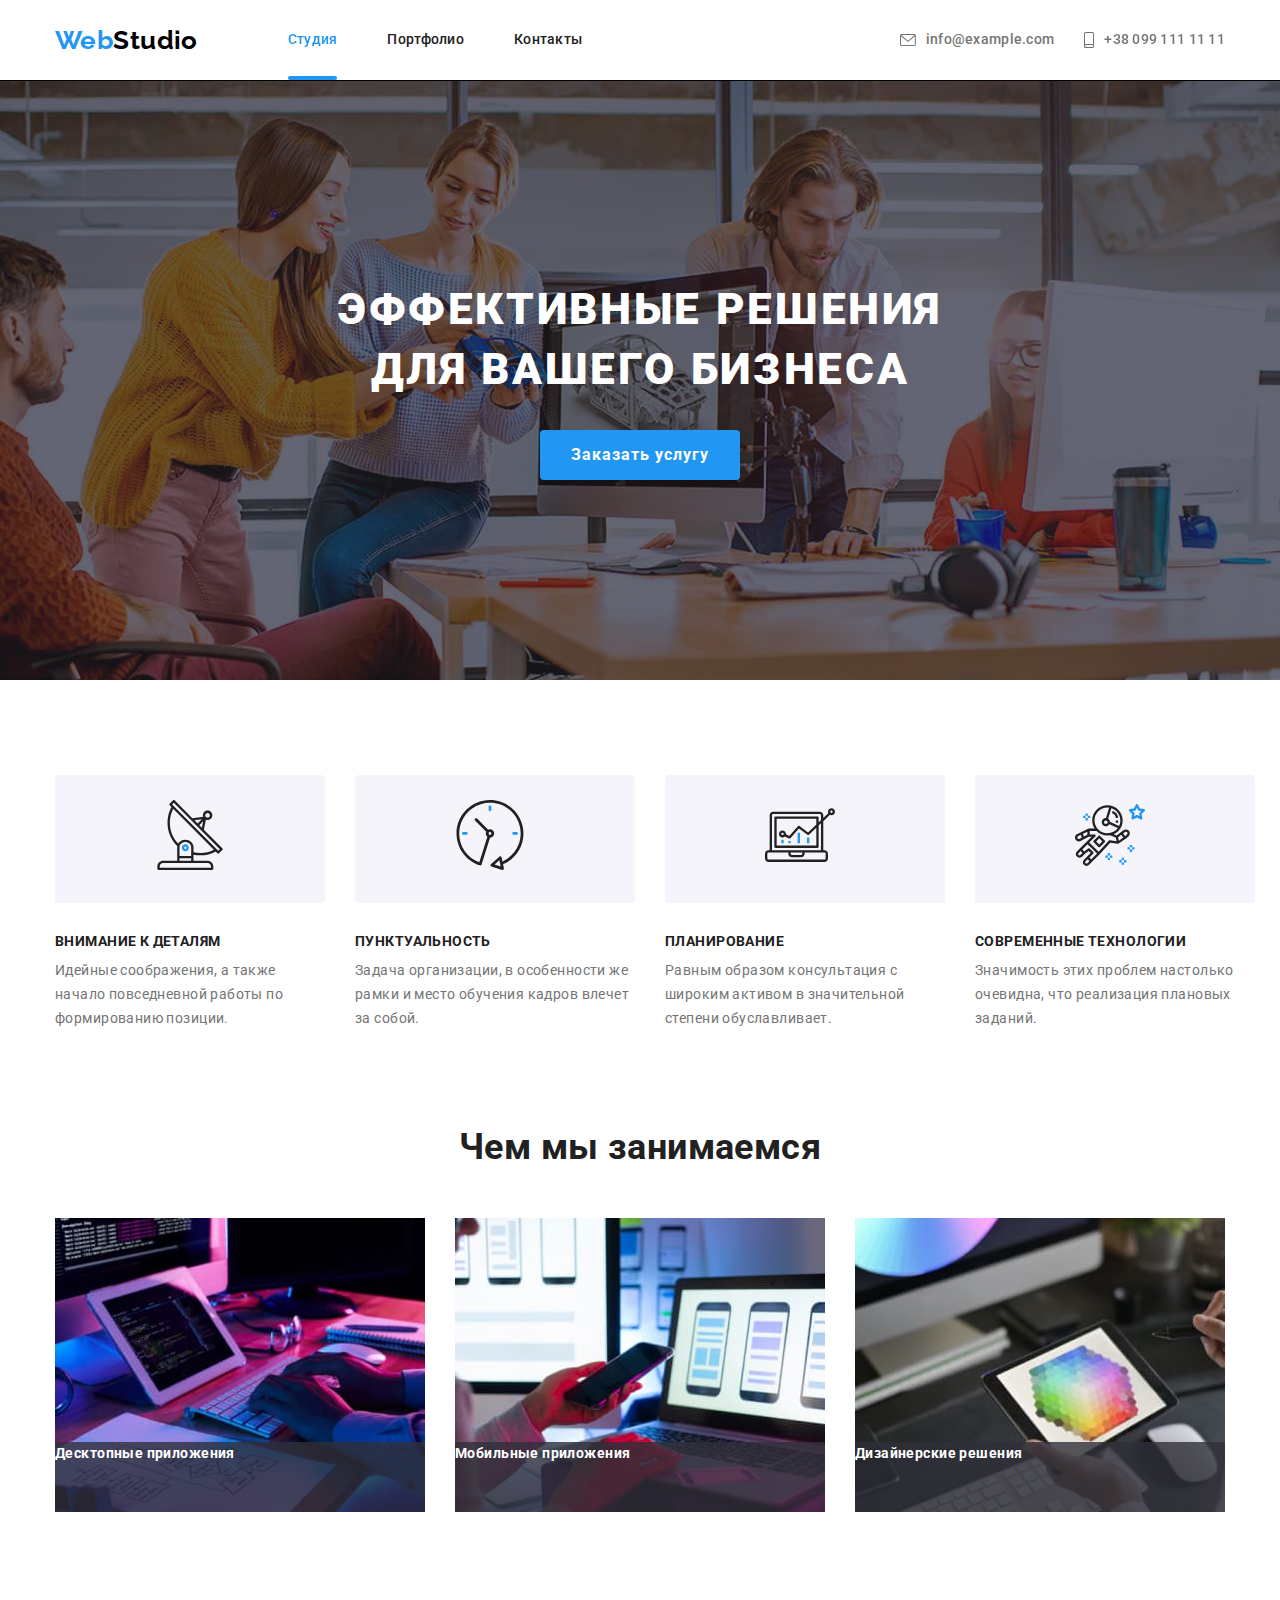
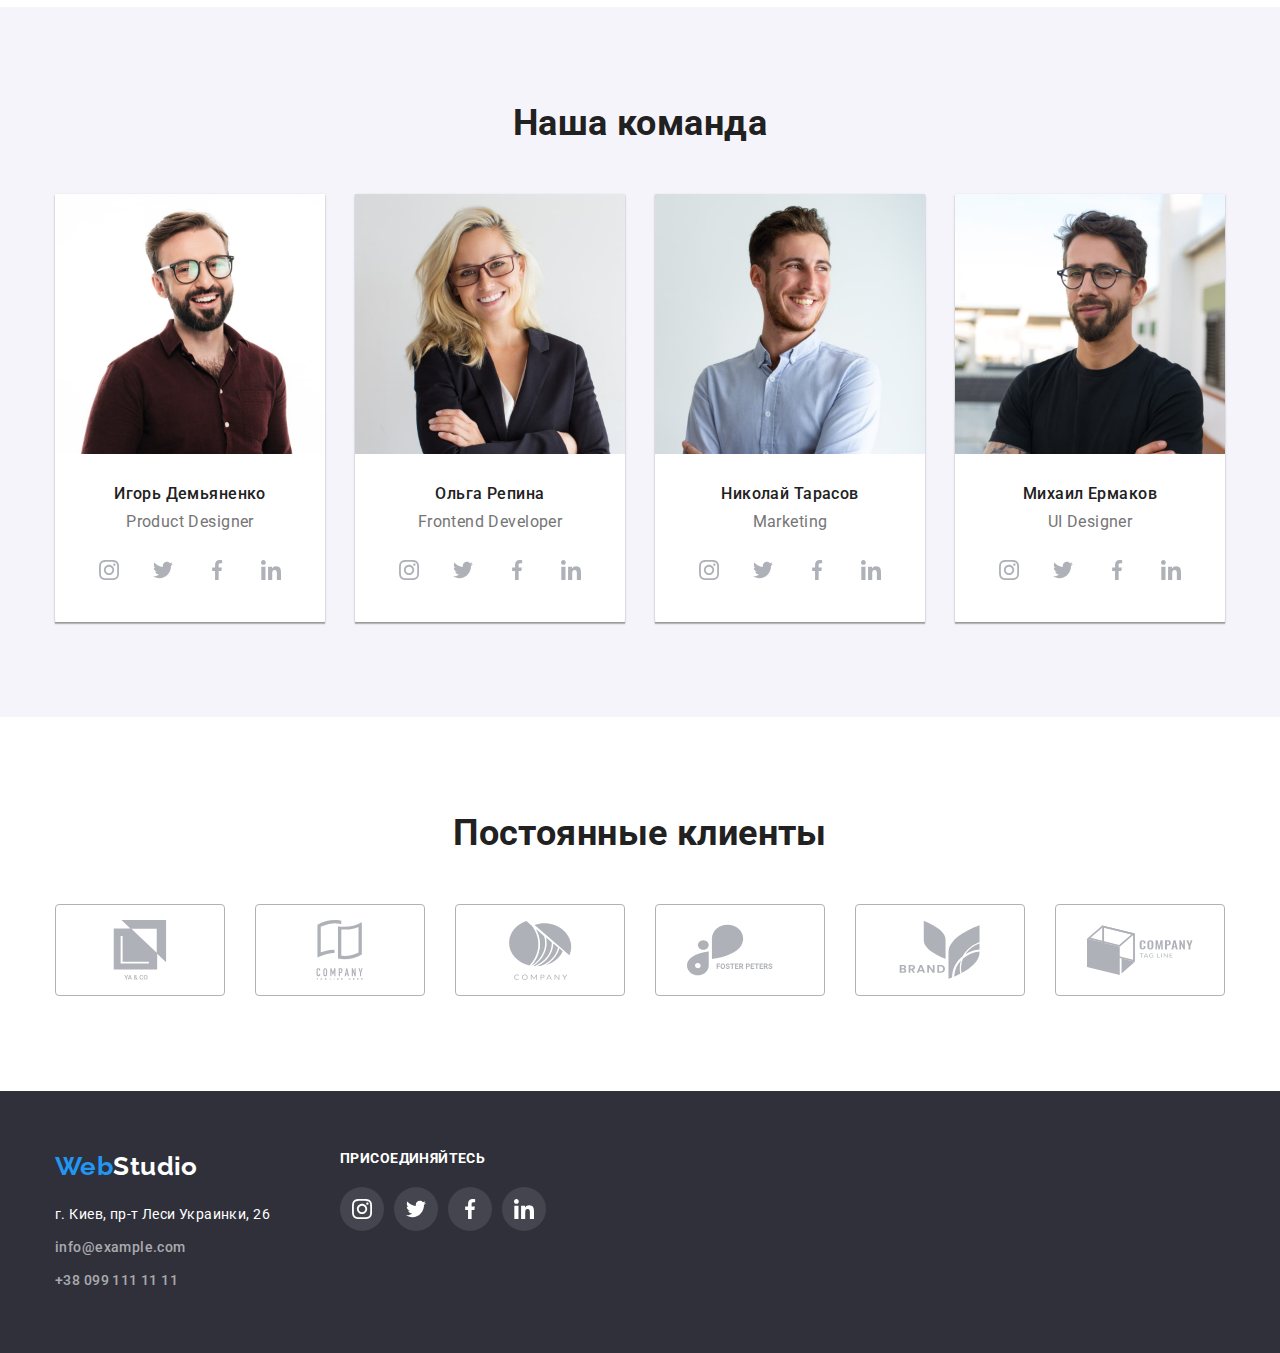
==== index.html @ 23dbf798 "change" ====
<!DOCTYPE html>
<html lang="ru">

<head>
    <meta charset="UTF-8">
    <meta http-equiv="X-UA-Compatible" content="IE=edge">
    <meta name="viewport" content="width=device-width, initial-scale=1.0">
    <title>Studio</title>
    <link rel="preconnect" href="https://fonts.googleapis.com">
    <link rel="preconnect" href="https://fonts.gstatic.com" crossorigin>
    <link href="https://fonts.googleapis.com/css2?family=Raleway:wght@700&family=Roboto:wght@400;500;700;900&display=swap"
        rel="stylesheet">
    <link rel="stylesheet" href="https://cdnjs.cloudflare.com/ajax/libs/modern-normalize/0.6.0/modern-normalize.min.css" />
    
    <link href="./css/style.css" rel="stylesheet">
    
</head>

<body>
    <!-- Шапка сайта -->
    <header>
        <div class="container">
        <nav class='main-nav'>
            <a href="./index.html" class='logo'>
                <span lang='en' class='logo logo-part'>Web</span><span lang='en'>Studio</span>
            </a>

            <ul class='site-nav'>
                <li class="item"><a href="./index.html" class="nav-link current" >Студия</a></li>
                <li class="item"><a href="./portfolio.html" class="nav-link">Портфолио</a></li>
                <li class="item"><a href="" class="nav-link">Контакты</a></li>
            </ul>
        
        <ul class='contact-list'>
            <li class='contact-item'>
                <a href="mailto:info@example.com" class='contact'>
                    <svg class="contact-icon" width='16px' height='12px'>
                        <use href="./images/sprite1.svg#icon-envelope"></use>
                    </svg>
                    info@example.com
                </a>
            </li>
            <li class='contact-item'>
                <a href="tel:+380991111111" class='contact'>
                <svg class="contact-icon" width='10px' height='16px'>
                    <use href="./images/sprite1.svg#icon-smartphone"></use>
                </svg>
                    +38 099 111 11 11
                </a>
            </li>
        </ul>
        </nav>
        </div>
    </header>

    <main>
        <!-- Герой -->
        <section class='hero'>
            <div class="container">
            <h1 class='hero-title'>
                Эффективные решения для вашего бизнеса
            </h1>
            <button type="button" class='hero-button'>Заказать услугу</button>
            </div>
        </section>

        <section class='advantage-section section'>
            <!-- Преимущества -->
            <div class="container">
            <h2 class='advantage-title title visually-hidden '>
                Преимущества
            </h2>

            <ul class= 'advantage-list'>
                <li class='advantage-item'>
                    <div class="container-icon">
                    <svg class="advantage-icon" width='70' height='70'>
                        <use href="./images/sprite.svg#icon-antenna"></use>
                    </svg>
                    </div>
                    <h3 class='advantage-subtitle subtitle'>
                        Внимание к деталям
                    </h3>
                    <p class='advantage-text text'>
                        Идейные соображения, а также начало повседневной работы по формированию позиции.
                    </p>
                </li>
                <li class='advantage-item'>
                    <div class="container-icon">                    
                    <svg class="contact-icon" width='70' height='70'>
                        <use href="./images/sprite.svg#icon-clock"></use>
                    </svg>
                    </div>
                    <h3 class='advantage-subtitle subtitle'>
                        Пунктуальность
                    </h3>
                    <p class='advantage-text text'>
                        Задача организации, в особенности же рамки и место обучения кадров влечет за собой.
                    </p>
                </li>
                <li class='advantage-item'>
                    <div class="container-icon">
                    <svg class="contact-icon" width='70' height='70'>
                        <use href="./images/sprite.svg#icon-diagram"></use>
                    </svg>
                    </div>
                    <h3 class='advantage-subtitle subtitle'>
                        Планирование
                    </h3>
                    <p class='advantage-text text'>
                        Равным образом консультация с широким активом в значительной степени обуславливает.
                    </p>
                </li>
                <li class='advantage-item'>
                    <div class="container-icon">
                    <svg class="contact-icon" width='70' height='70'>
                        <use href="./images/sprite.svg#icon-astronaut"></use>
                    </svg>
                    </div>
                    <h3 class='advantage-subtitle subtitle'>
                        Современные технологии
                    </h3>
                    <p class='advantage-text text'>
                        Значимость этих проблем настолько очевидна, что реализация плановых заданий.
                    </p>
                </li>
            </ul>
            </div>
        </section>
        <!-- Чем мы занимаемся -->
        <section class='ourwork-section section '>
            <div class="container">
            <h2 class='ourwork-title title'>
                Чем мы занимаемся
            </h2>

            <ul class='ourwork-list'>
                <li class='ourwork-item'>
                    <img src="./images/index-images/img.jpg" alt='Работа за планшетом' width="370" class='ourwork-images'>
                    <p class='ourwork-label'>Десктопные приложения</p>
                </li >
                <li class='ourwork-item'>
                    <img src="./images/index-images/img1.jpg" alt='Работа за ноутбуком' width="370" class='ourwork-images'>
                    <p class='ourwork-label'>Мобильные приложения</p>
                </li>
                <li class='ourwork-item'>
                    <img src="./images/index-images/img2.jpg" alt='Работа за планшетом' width="370" class='ourwork-images'>
                    
                    <div class="container-label"><p class='ourwork-label'>Дизайнерские решения</p></div>
                </li>
            </ul>
            </div>
        </section>

        <!-- Наша команда -->
        <section class='ourteam-section section'>
            <div class='container'>
            <h2 class='ourteam-title title'>
                Наша команда
            </h2>

            <ul class='ourteam-list'>
                <li class='ourteam-item'>
                    <img src="./images/index-images/img3.jpg" alt='Фото Игоря' width="270" height="260" class='ourteam-immages'>
                    <div class='ourteam-description'>
                    <h3 class='ourteam-subtitle subtitle'>
                        Игорь Демьяненко
                    </h3>
                    <p class='ourteam-text text'>
                        Product Designer
                    </p>
                    <ul class="ourteam-social social-list">
                        <li class="social-item">
                            <a href="#" class="social-link">
                                <svg class="social-icon" width="20" height="20">
                                    <use href="./images/sprite.svg#icon-instagram"></use>
                                </svg>
                            </a>
                        </li>
                        <li class="social-item">
                            <a href="#" class="social-link">
                                <svg class="social-icon" width="20" height="20">
                                    <use href="./images/sprite.svg#icon-twitter"></use>
                                </svg>
                            </a>
                        </li>
                        <li class="social-item">
                            <a href="#" class="social-link">
                                <svg class="social-icon" width="20" height="20">
                                    <use href="./images/sprite.svg#icon-facebook"></use>
                                </svg>
                            </a>
                        </li>
                        <li class="social-item">
                            <a href="#" class="social-link">
                                <svg class="social-icon" width="20" height="20">
                                    <use href="./images/sprite.svg#icon-linkedin"></use>
                                </svg>
                            </a>
                        </li>
                    </ul>
                </div>
                </li>
                <li class='ourteam-item'>
                    <img src="./images/index-images/img4.jpg" alt='Фото Ольги' width="270" height="260" class='ourteam-images'>
                    <div class='ourteam-description'>
                    <h3 class='ourteam-subtitle subtitle'>
                        Ольга Репина
                    </h3>
                    <p class='ourteam-text text'>
                        Frontend Developer
                    </p>
                    <ul class="ourteam-social social-list">
                        <li class="social-item">
                            <a href="#" class="social-link">
                                <svg class="social-icon" width="20" height="20">
                                    <use href="./images/sprite.svg#icon-instagram"></use>
                                </svg>
                            </a>
                        </li>
                        <li class="social-item">
                            <a href="#" class="social-link">
                                <svg class="social-icon" width="20" height="20">
                                    <use href="./images/sprite.svg#icon-twitter"></use>
                                </svg>
                            </a>
                        </li>
                        <li class="social-item">
                            <a href="#" class="social-link">
                                <svg class="social-icon" width="20" height="20">
                                    <use href="./images/sprite.svg#icon-facebook"></use>
                                </svg>
                            </a>
                        </li>
                        <li class="social-item">
                            <a href="#" class="social-link">
                                <svg class="social-icon" width="20" height="20">
                                    <use href="./images/sprite.svg#icon-linkedin"></use>
                                </svg>
                            </a>
                        </li>
                    </ul>
                    </div>
                </li>
                <li class='ourteam-item'>
                    <img src="./images/index-images/img5.jpg" alt='Фото Николая' width="270" height="260" class='ourteam-images'>
                    <div class='ourteam-description'>
                    <h3 class='ourteam-subtitle subtitle'>
                        Николай Тарасов
                    </h3>
                    <p class='ourteam-text text'>
                        Marketing
                    </p>
                    <ul class="ourteam-social social-list">
                        <li class="social-item">
                            <a href="#" class="social-link">
                                <svg class="social-icon" width="20" height="20">
                                    <use href="./images/sprite.svg#icon-instagram"></use>
                                </svg>
                            </a>
                        </li>
                        <li class="social-item">
                            <a href="#" class="social-link">
                                <svg class="social-icon" width="20" height="20">
                                    <use href="./images/sprite.svg#icon-twitter"></use>
                                </svg>
                            </a>
                        </li>
                        <li class="social-item">
                            <a href="#" class="social-link">
                                <svg class="social-icon" width="20" height="20">
                                    <use href="./images/sprite.svg#icon-facebook"></use>
                                </svg>
                            </a>
                        </li>
                        <li class="social-item">
                            <a href="#" class="social-link">
                                <svg class="social-icon" width="20" height="20">
                                    <use href="./images/sprite.svg#icon-linkedin"></use>
                                </svg>
                            </a>
                        </li>
                    </ul>
                    </div>
                </li>
                <li class='ourteam-item'>
                    <img src="./images/index-images/img6.jpg" alt='Фото Михаила' width="270" height="260" class='ourteam-images'>
                    <div class='ourteam-description'>
                    <h3 class='ourteam-subtitle subtitle'>
                        Михаил Ермаков
                    </h3>
                    <p class='ourteam-text text'>
                        UI Designer
                    </p>
                    <ul class="ourteam-social social-list">
                        <li class="social-item">
                            <a href="#" class="social-link">
                                <svg class="social-icon" width="20" height="20">
                                    <use href="./images/sprite.svg#icon-instagram"></use>
                                </svg>
                            </a>
                        </li>
                        <li class="social-item">
                            <a href="#" class="social-link">
                                <svg class="social-icon" width="20" height="20">
                                    <use href="./images/sprite.svg#icon-twitter"></use>
                                </svg>
                            </a>
                        </li>
                        <li class="social-item">
                            <a href="#" class="social-link">
                                <svg class="social-icon" width="20" height="20">
                                    <use href="./images/sprite.svg#icon-facebook"></use>
                                </svg>
                            </a>
                        </li>
                        <li class="social-item">
                            <a href="#" class="social-link">
                                <svg class="social-icon" width="20" height="20">
                                    <use href="./images/sprite.svg#icon-linkedin"></use>
                                </svg>
                            </a>
                        </li>
                    </ul>
                    </div>
                </li>
            </ul>
            </div>
        </section>

        <section class="clients-section section">
            <div class="container">
                <h2 class="title">Постоянные клиенты</h2>
                <ul class='clients-list'>
                    <li class="clients-item">
                        <a href="#" class="clients-link">
                            <svg class="clients-icon" width="106" height="60">
                                <use href="./images/sprite2.svg#icon-group1"></use>
                            </svg>
                        </a>
                    </li>
                    <li class="clients-item">
                        <a href="#" class="clients-link">
                            <svg class="clients-icon" width="106" height="60">
                                <use href="./images/sprite2.svg#icon-group2"></use>
                            </svg>
                        </a>
                    </li>
                    <li class="clients-item">
                        <a href="#" class="clients-link">
                            <svg class="clients-icon" width="106" height="60">
                                <use href="./images/sprite2.svg#icon-group3"></use>
                            </svg>
                        </a>
                    </li>
                    <li class="clients-item">
                        <a href="#" class="clients-link">
                            <svg class="clients-icon" width="106" height="60">
                                <use href="./images/sprite2.svg#icon-group4"></use>
                            </svg>
                        </a>
                    </li>
                    <li class="clients-item">
                        <a href="#" class="clients-link">
                            <svg class="clients-icon" width="106" height="60">
                                <use href="./images/sprite2.svg#icon-group5"></use>
                            </svg>
                        </a>
                    </li>
                    <li class="clients-item">
                        <a href="#" class="clients-link">
                            <svg class="clients-icon" width="106" height="60">
                                <use href="./images/sprite2.svg#icon-group6"></use>
                            </svg>
                        </a>
                    </li>
                </ul>
            </div>
        </section>
    </main>

    <!-- Футер -->
    <footer>
        <div class="container footer-container">
            <div class='right-container'>
        <a href="./index.html" class='logo logo-footer'>
            <span lang='en' class='logo logo-part'>Web</span><span lang='en'>Studio</span>
        </a>
        <address class='address'>
            <ul class='address-list' >
                <li class='address-item'>
                    <a href="/" class="address-map">г. Киев, пр-т Леси Украинки, 26</a>
                </li>
                <li class='address-item'>
                    <a href="mailto:info@example.com" class='contact footer-contact'>
                        info@example.com
                    </a>
                </li>
                <li class='address-item'>
                    <a href="tel:+380991111111" class='contact footer-contact'>
                        +38 099 111 11 11
                    </a>
                </li>
            </ul>
            </address>
        </div>
        <div class="left-container">
            <h3 class="footer-title">Присоединяйтесь</h3>
            <ul class="footer-social social-list">
                <li class="social-item">
                    <a href="" class="social-link social-footer-link">
                        <svg class="social-icon footer-icon" width="20" height="20">
                            <use href="./images/sprite.svg#icon-instagram"></use>
                        </svg>
                    </a>
                </li>
                <li class="social-item">
                    <a href="" class="social-link social-footer-link">
                        <svg class="social-icon footer-icon" width="20" height="20">
                            <use href="./images/sprite.svg#icon-twitter"></use>
                        </svg>
                    </a>
                </li>
                <li class="social-item">
                    <a href="" class="social-link social-footer-link">
                        <svg class="social-icon footer-icon" width="20" height="20">
                            <use href="./images/sprite.svg#icon-facebook"></use>
                        </svg>
                    </a>
                </li>
                <li class="social-item">
                    <a href="" class="social-link social-footer-link">
                        <svg class="social-icon footer-icon" width="20" height="20">
                            <use href="./images/sprite.svg#icon-linkedin"></use>
                        </svg>
                    </a>
                </li>
            </ul>
        </div>
        </div>
        

    </footer>
</body>

</html>
---- css/style.css ----
/*#2196F3- цвет акцента
background #E5E5E5
footer #2F303A
header #FFFFFF
#212121- вторичнний цвет текста
#757575-основной цвет текста
rgba(255, 255, 255, 0,6)-цвет адресса в футере*/

/*Обнуляем стили*/
* {
  padding: 0;
  margin: 0;
  border: 0;
}

/*
*,*before, *after{
    -moz-box-sizing:border-box;
    -webkit-box-sizing: border-box;
    box-sizing: border-box;
}
*/

:focus,
:active {
  outline: none;
}

a:focus,
a:active {
  outline: none;
}

nav,
footer,
header,
aside {
  display: block;
}

html,
body {
  height: 100%;
  width: 100%;
  font-size: 100%;
  line-height: 1;
}

a,
a:visited,
a:hover {
  text-decoration: none;
}

ul,
li {
  list-style: none;
}

h1,
h2,
h3,
h4,
h5,
h6 {
  font-size: inherit;
  font-weight: inherit;
}

:root {
  --primary-text-color: #212121;
  --title-text-color: #757575;
  --accent-color: #2196f3;
  --color-buttons: #f5f4fa;
  --primary-white-color: #ffffff;
  --background-color: #ffffff;
  --social-icon-color: #afb1b8;
}

.visually-hidden {
  position: absolute;
  white-space: nowrap;
  width: 1px;
  height: 1px;
  overflow: hidden;
  border: 0;
  padding: 0;
  clip: rect(0 0 0 0);
  clip-path: inset(50%);
  margin: -1px;
}

body {
  background-color: var(--background-color);
  color: var(--title-text-color);

  font-family: Roboto, sans-serif;
  font-style: normal;
  font-weight: 400;

  letter-spacing: 0.03em;
  font-size: 14px;
  line-height: 1.71;

  padding-top: 80px;
}

img {
  display: block;
  max-width: 100%;
}

.container {
  margin-left: auto;
  margin-right: auto;
  width: 1200px;
  padding-left: 15px;
  padding-right: 15px;
}

.section {
  padding-top: 95px;
  padding-bottom: 95px;
}

.title {
  font-weight: 700;
  font-size: 36px;
  line-height: 1.17;

  color: var(--primary-text-color);

  text-align: center;

  margin-bottom: 50px;
}

.subtitle {
  font-weight: 500;
  font-size: 16px;
  line-height: 1.19;

  /*text-align: center;*/

  color: var(--primary-text-color);
}
/* -----------------------------------------Header---------------------------------------------------------------- */
header {
  background-color: #ffffff;

  position: fixed;
  top: 0;
  left: 0;

  width: 100%;
  min-height: 80px;
  outline: 1px black solid;

  z-index: 15;
}

.main-nav {
  display: flex;
  align-items: center;
}

/* Logo */

.logo {
  font-family: Raleway, sans-serif;
  font-weight: 700;
  font-size: 26px;
  line-height: 1.19;
  color: #000000;
}

.logo-part {
  color: var(--accent-color);
}

/* Site nav */

.site-nav {
  display: flex;
  margin-left: 90px;
}

.site-nav .item:not(:last-child) {
  margin-right: 50px;
}

.nav-link {
  display: block;
  padding-top: 32px;
  padding-bottom: 32px;

  font-weight: 500;
  font-size: 14px;
  line-height: 1.14;
  letter-spacing: 0.02em;

  color: var(--primary-text-color);

  transition: color 250ms cubic-bezier(0.4, 0, 0.2, 1);
}

.nav-link:hover,
.nav-link:focus {
  color: var(--accent-color);
}

.nav-link.current {
  color: var(--accent-color);
  position: relative;
}

.nav-link.current:after {
  content: "";
  height: 4px;
  width: 100%;
  background-color: var(--accent-color);
  border-radius: 2px;

  position: absolute;
  left: 0;
  bottom: 0;

  display: block;
}

.contact {
  color: var(--title-text-color);

  font-weight: 500;
  font-size: 14px;
  line-height: 1.14;
  letter-spacing: 0.02em;

  display: flex;
  align-items: center;

  transition: color 250ms cubic-bezier(0.4, 0, 0.2, 1);
}

.contact-list {
  display: flex;
  margin-left: auto;
}

/*.contact-item {
  width: 100%;
  height: 100%;
  display: flex;
  align-items: center;
  justify-content: center;
}*/

.contact-item:not(:last-child) {
  margin-right: 30px;
}

.contact-icon {
  fill: currentColor;

  margin-right: 10px;

  transition: fill 250ms cubic-bezier(0.4, 0, 0.2, 1);
}

.contact:hover,
.contact:focus {
  color: var(--accent-color);
}

.contact:hover .contact-icon,
.contact:focus .contact-icon {
  fill: var(--accent-color);
}

/*______________________________________________Studio__________________________________________________________*/
/* ---------------------------------------------Hero----------------------------------------------------------- */
.hero {
  text-align: center;
  padding-top: 200px;
  padding-bottom: 200px;
  margin: 0 auto;

  max-width: 1600px;
  background-image: linear-gradient(
      rgba(47, 48, 58, 0.4),
      rgba(47, 48, 58, 0.4)
    ),
    url(../images/index-images/bg.jpg);
  background-repeat: no-repeat;
  background-size: cover;
  background-position: center;

  background-color: #c4c4c4;
}

.hero-title {
  margin: 0 auto;
  margin-bottom: 30px;

  width: 700px;
  font-weight: 900;
  font-size: 44px;
  line-height: 1.36;

  letter-spacing: 0.06em;
  text-transform: uppercase;

  color: var(--primary-white-color);
}

.hero-button {
  width: 200px;
  height: 50px;

  background-color: var(--accent-color);

  box-shadow: 0px 4px 4px rgba(0, 0, 0, 0.15);
  border-radius: 4px;

  color: var(--primary-white-color);
  font-weight: 700;
  letter-spacing: 0.06em;
  font-size: 16px;
  line-height: 1.87;

  cursor: pointer;
}
/* ----------------------------------------Advantage--------------------------------------------------------------- */
.advantage-section {
  padding-bottom: 0;
}

.advantage-list {
  display: flex;
  margin-right: -30px;
}

/*.advantage-item:not(:last-child) {
  margin-right: 50px;
}*/

.advantage-item {
  flex-basis: calc(100% / 4 - 30px);
  margin-right: 30px;
}

.advantage-subtitle {
  text-transform: uppercase;
  font-size: 14px;
  font-weight: 700;

  margin-bottom: 10px;
}

.container-icon {
  padding: 25px 100px;
  margin-bottom: 30px;

  background: #f5f4fa;
  border-radius: 4px;
}
/*-----------------------------------------Ourwork-----------------------------------------------------------------*/
.ourwork-list {
  display: flex;
  margin-right: -30px;
}

.ourwork-item {
  flex-basis: calc(100% / 3 - 30px);
  margin-right: 30px;

  position: relative;
}

.container-label {
  justify-content: center;
  align-items: center;
}

.ourwork-label {
  position: absolute;
  bottom: 0;
  left: 0;

  background: rgba(47, 48, 58, 0.8);
  color: #ffffff;
  font-weight: 700;

  width: 100%;
  height: 70px;
}
/*.ourwork-item:not(:last-child) {
  margin-right: 30px;
}*/
/* ----------------------------------------Ourteam----------------------------------------------------------------- */
.ourteam-section {
  background-color: #f5f4fa;
}

.ourteam-list {
  display: flex;
  margin-right: -30px;
}

.ourteam-item {
  flex-basis: calc(100% / 4 - 30px);
  margin-right: 30px;

  box-shadow: 0px 1px 3px rgba(0, 0, 0, 0.12), 0px 1px 1px rgba(0, 0, 0, 0.14),
    0px 2px 1px rgba(0, 0, 0, 0.2);
}
/*.ourteam-item:not(:last-child) {
  margin-right: 30px;
}*/

.ourteam-description {
  text-align: center;
  padding-top: 30px;
  padding-bottom: 30px;

  background-color: #ffffff;

  border-radius: 0px 0px 4px 4px;
}

.ourteam-subtitle {
  margin-bottom: 10px;
}

.ourteam-text {
  font-size: 16px;
  line-height: 1.18;

  margin-bottom: 16px;
}

.social-list {
  display: flex;
  justify-content: center;
}

.social-item {
  width: 44px;
  height: 44px;
}

.social-item:not(:last-child) {
  margin-right: 10px;
}

.social-icon {
  fill: var(--social-icon-color);

  transition: fill 250ms cubic-bezier(0.4, 0, 0.2, 1);
}

.social-link {
  width: 100%;
  height: 100%;
  background-color: #ffffff;
  border-radius: 50%;
  display: flex;
  align-items: center;
  justify-content: center;

  transition: background-color 250ms cubic-bezier(0.4, 0, 0.2, 1);
}

.social-link:hover,
.social-link:focus {
  background-color: var(--accent-color);
}

.social-link:hover .social-icon,
.social-link:focus .social-icon {
  fill: #ffffff;
}

/* ----------------------------------------Clients----------------------------------------------------------------- */
.clients-list {
  display: flex;

  margin-right: -30px;
}

.clients-item {
  flex-basis: calc(100% / 6 - 30px);
  margin-right: 30px;

  height: 92px;
}

.clients-link {
  width: 100%;
  height: 100%;

  border: 1px solid #afb1b8;
  border-radius: 4px;

  display: flex;
  align-items: center;
  justify-content: center;

  transition: background-color 250ms cubic-bezier(0.4, 0, 0.2, 1);
}

.clients-icon {
  fill: #afb1b8;

  transition: fill 250ms cubic-bezier(0.4, 0, 0.2, 1);
}

.clients-link:hover,
.clients-link:focus {
  border-color: var(--accent-color);
}

.clients-link:hover .clients-icon,
.clients-link:focus .clients-icon {
  fill: var(--accent-color);
}
/*Portfolio-------------------------------------------------------------------------------------------------------*/
.portfolio {
  border-bottom: 1px solid #ececec;
}

.portfolio-section {
  background: #ffffff;
}

.button-list {
  display: flex;
  justify-content: center;
  margin-bottom: 50px;
}

.button {
  display: inline-block;
  padding: 6px 22px;

  background: var(--color-buttons);
  border-radius: 4px;
  user-select: none;

  cursor: pointer;

  font-weight: 500;
  font-size: 16px;
  line-height: 1.62;
  color: var(--primary-text-color);
}

.button-item:not(:last-child) {
  margin-right: 8px;
}

.button-item {
  transition: background-color 250ms cubic-bezier(0.4, 0, 0.2, 1),
    color 250ms cubic-bezier(0.4, 0, 0.2, 1),
    box-shadow 250ms cubic-bezier(0.4, 0, 0.2, 1);
}

.button-item label {
  cursor: pointer;
}

.button-item input {
  display: none;
}

.button-item:hover,
.button-item:focus {
  background-color: var(--accent-color);

  box-shadow: 0px 3px 1px rgba(0, 0, 0, 0.1), 0px 1px 2px rgba(0, 0, 0, 0.08),
    0px 2px 2px rgba(0, 0, 0, 0.12);

  color: var(--primary-white-color);
}

.portfolio-list {
  display: flex;
  flex-wrap: wrap;

  margin-left: -30px;
  margin-bottom: -30px;
}

.portfolio-item {
  flex-basis: calc(100% / 3 - 30px);

  margin-left: 30px;
  margin-bottom: 30px;

  transition: box-shadow 250ms cubic-bezier(0.4, 0, 0.2, 1);
}

.portfolio-thumb {
  position: relative;

  overflow: hidden;
}

.overlay-text {
  font-size: 18px;
  line-height: 1.56;
  color: #ffffff;
}

.portfolio-overlay {
  position: absolute;
  left: 0;
  bottom: 0;

  background-color: rgba(33, 150, 243, 0.9);
  width: 100%;
  height: 100%;

  transform: translateY(100%);
  opacity: 0;
  transition: transform 250ms cubic-bezier(0.4, 0, 0.2, 1),
    opacity 250ms cubic-bezier(0.4, 0, 0.2, 1);
}

.portfolio-item:hover .portfolio-overlay {
  transform: translateX(0);
  opacity: 1;
}

.postfolio-item:focus,
.portfolio-item:hover {
  box-shadow: 0px 1px 1px rgba(0, 0, 0, 0.12), 0px 4px 4px rgba(0, 0, 0, 0.06),
    1px 4px 6px rgba(0, 0, 0, 0.16);
}

.portfolio-subtitle {
  font-weight: 700;
  font-size: 18px;
  line-height: 2;

  letter-spacing: 0.06em;

  margin-bottom: 4px;
}

.portfolio-text {
  font-size: 16px;
  line-height: 1.87;
}

.portfolio-descrition {
  padding: 20px 0 20px 24px;

  border: 1px solid #eeeeee;
}

/* -------------------------------------Footer------------------------------------------------------------------- */

footer {
  background-color: #2f303a;
  padding-top: 60px;
  padding-bottom: 60px;
}

.footer-container {
  display: flex;
}

.left-container {
  margin-left: 70px;
}

.logo-footer {
  color: var(--primary-white-color);
}

address {
  font-style: normal;
  margin-top: 20px;
}

.footer-title {
  font-weight: 700;
  line-height: 1.14;

  text-transform: uppercase;

  color: #ffffff;

  margin-bottom: 20px;
}

.address-item:not(:last-child) {
  margin-bottom: 9px;
}

.footer-contact {
  color: rgba(255, 255, 255, 0.6);
  font-size: 14px;
  line-height: 1.71;

  letter-spacing: 0.03em;

  transition: color 250ms cubic-bezier(0.4, 0, 0.2, 1);
}

.footer-contact:hover,
.footer-contact:focus {
  color: var(--accent-color);
}

.address-map {
  color: var(--primary-white-color);
}

.social-footer-link {
  background-color: rgba(255, 255, 255, 0.1);

  transition: background-color 250ms cubic-bezier(0.4, 0, 0.2, 1);
}

.footer-icon {
  fill: #ffffff;
}

.social-footer-link:hover,
.social-footer-link:focus {
  background-color: var(--accent-color);
}
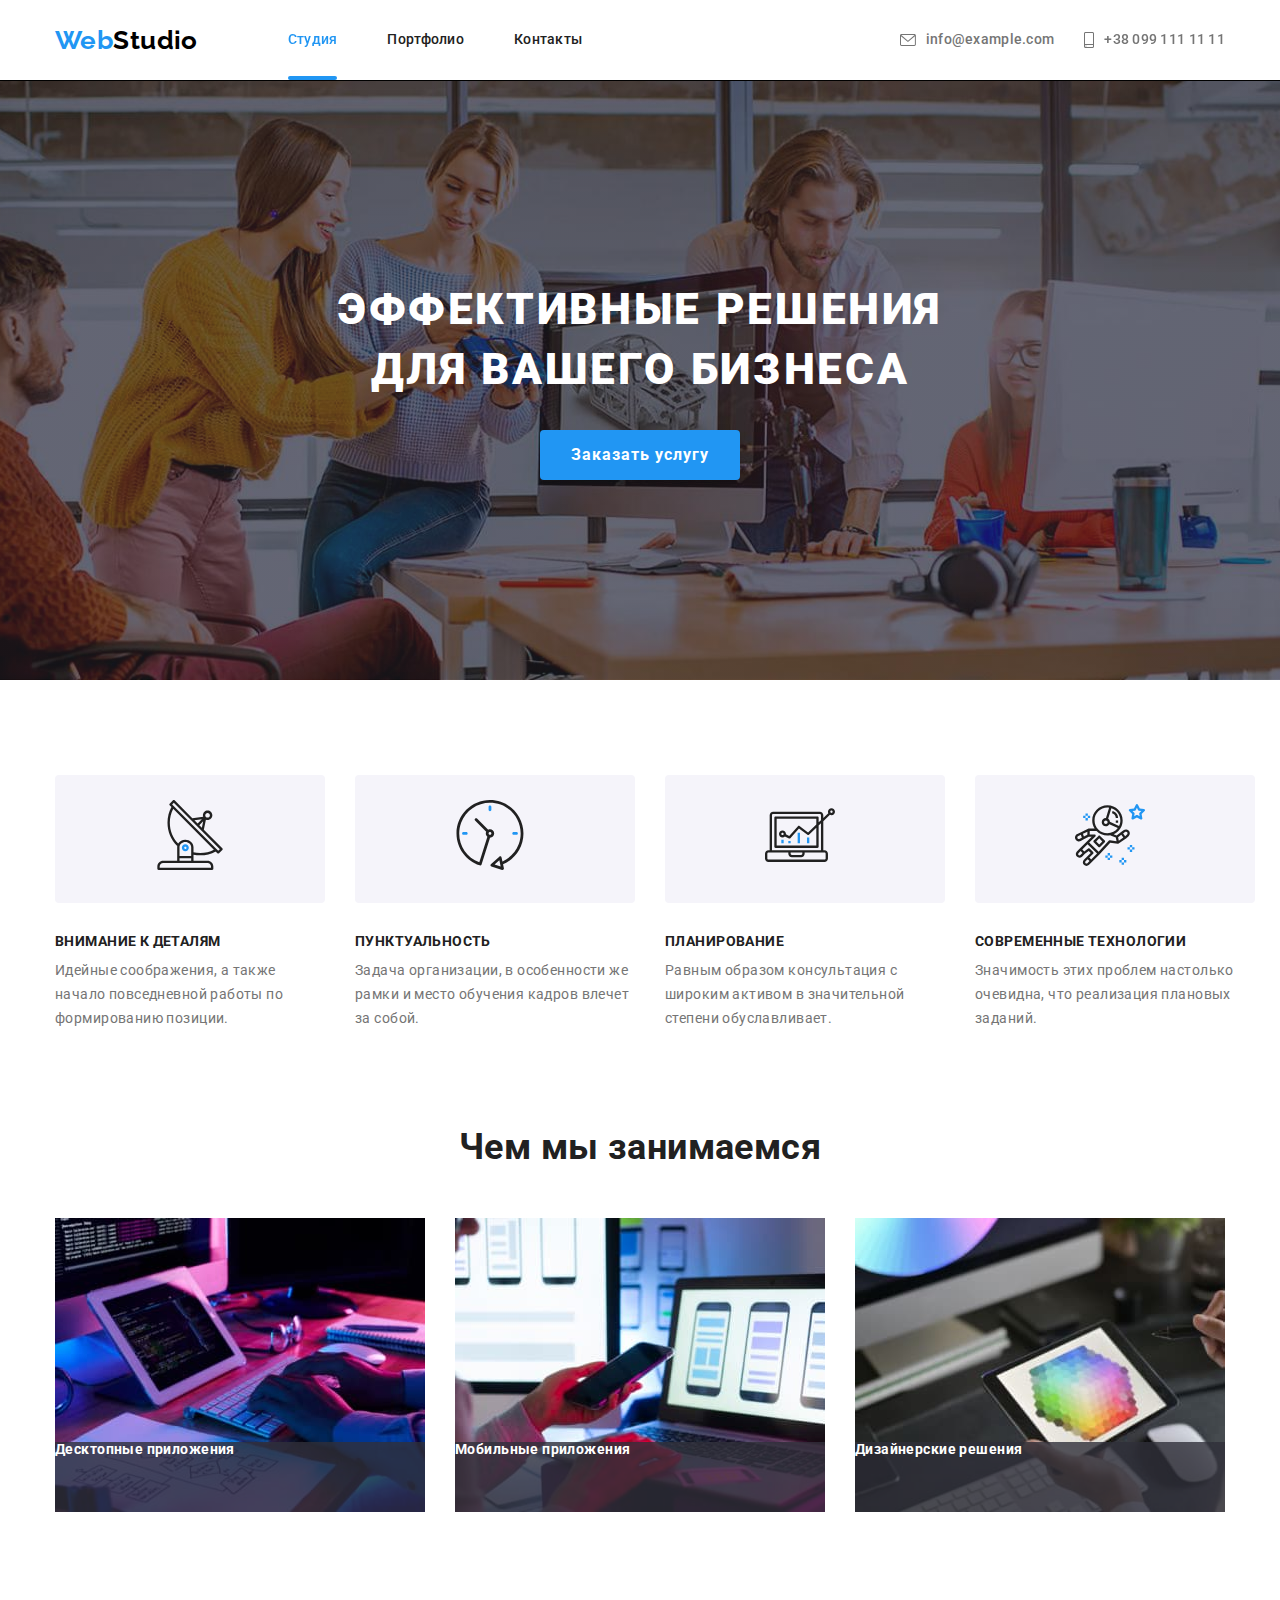
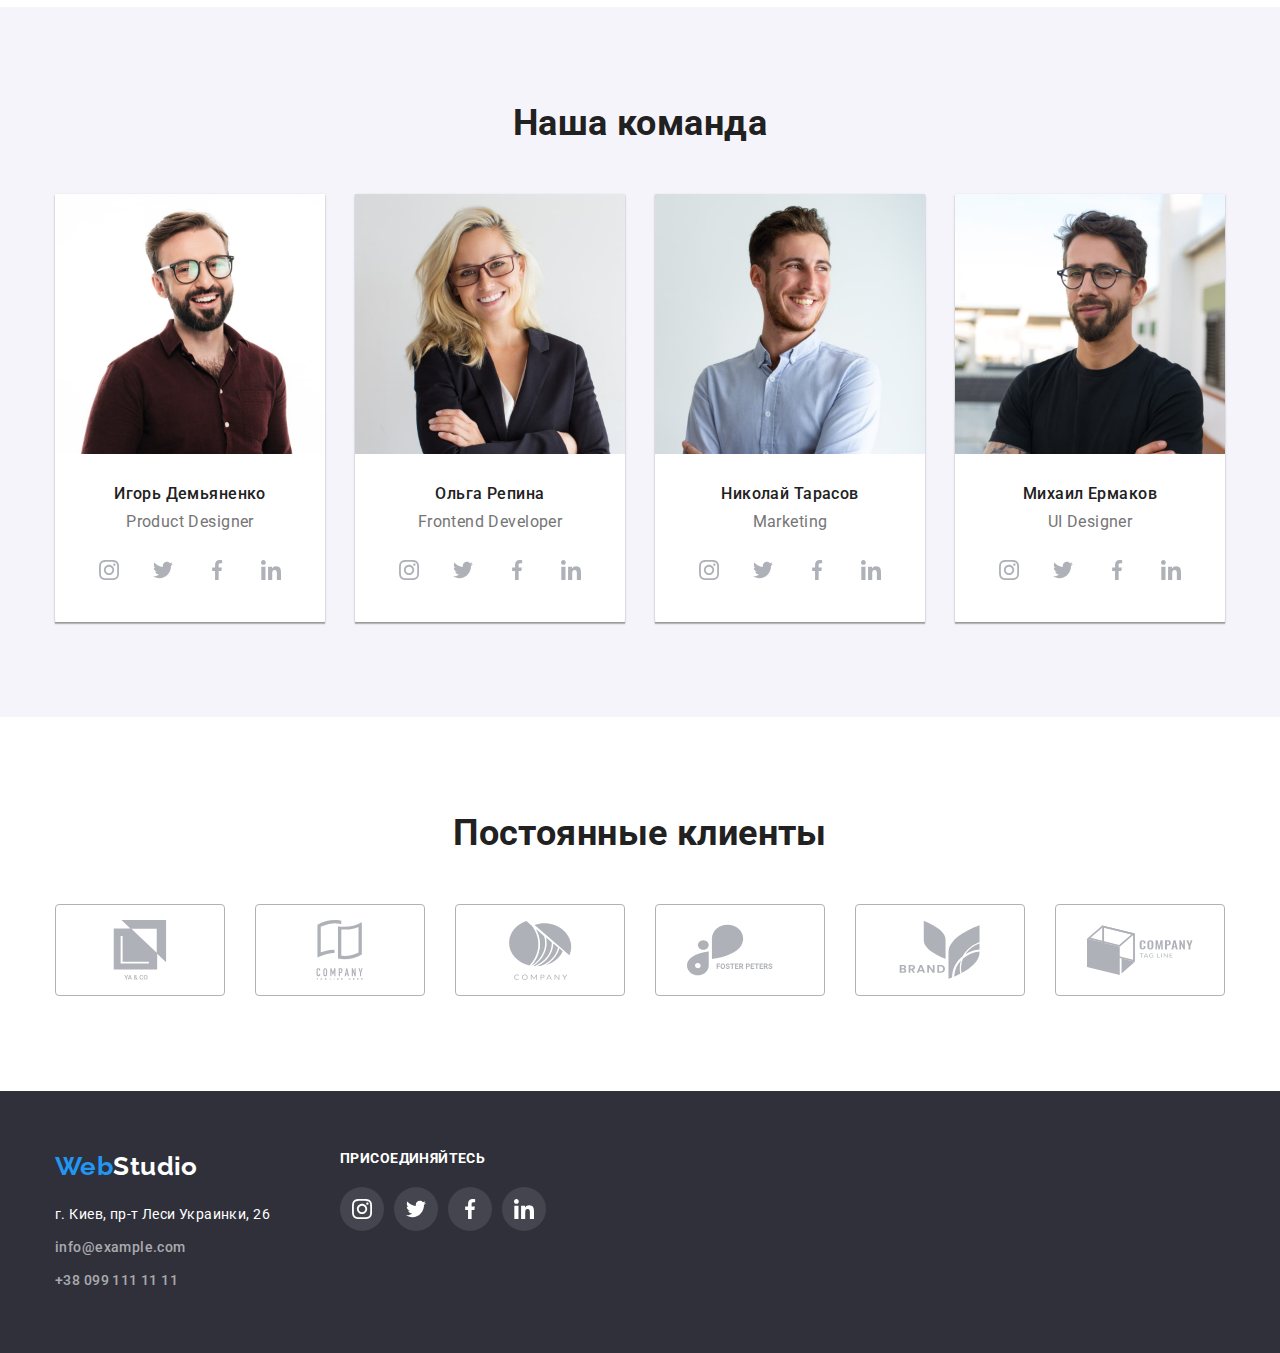
==== commit 69ad2d0e: "change" ====
--- a/index.html
+++ b/index.html
@@ -60,7 +60,7 @@
             <h1 class='hero-title'>
                 Эффективные решения для вашего бизнеса
             </h1>
-            <button type="button" class='hero-button'>Заказать услугу</button>
+            <button type="button" class='hero-button' data-modal-open>Заказать услугу</button>
             </div>
         </section>
 
@@ -441,6 +441,16 @@
         
 
     </footer>
+    <div class="backdrop is-hidden" data-modal>
+        <div class="modal">
+            <button type="button" class="modal-btn" data-modal-close>
+                <svg class="modal-close-icon" width="18" height="18">
+                    <use href="./img/sprite.svg#icon-close"></use>
+                </svg>
+            </button>
+        </div>
+    </div>
+    
 </body>
-
+<script src="./js/modal.js"></script>
 </html>--- a/css/style.css
+++ b/css/style.css
@@ -390,6 +390,7 @@
   background: rgba(47, 48, 58, 0.8);
   color: #ffffff;
   font-weight: 700;
+  line-height: 1.14;
 
   width: 100%;
   height: 70px;
@@ -732,3 +733,51 @@
 .social-footer-link:focus {
   background-color: var(--accent-color);
 }
+
+.backdrop {
+  width: 100vw;
+  height: 100vh;
+  background-color: rgba(157, 164, 189, 0.52);
+  position: fixed;
+  top: 0;
+  transition: opacity 500ms linear, visibility 500ms linear;
+
+  z-index: 50;
+}
+
+.backdrop.is-hidden .modal {
+  transform: rotate(180deg);
+  transition: transform 500ms linear;
+}
+
+.modal {
+  position: absolute;
+  width: 528px;
+  min-height: 581px;
+  background-color: #ffffff;
+
+  top: 50%;
+  left: 50%;
+  transform: translate(-50%, -50%) rotate(0deg);
+  transition: transform 500ms linear;
+}
+
+.modal-btn {
+  border: 1px solid #999999;
+  background-color: transparent;
+  width: 30px;
+  height: 30px;
+  border-radius: 50%;
+  position: absolute;
+  top: 10px;
+  right: 10px;
+  display: flex;
+  align-items: center;
+  justify-content: center;
+}
+
+.backdrop.is-hidden {
+  visibility: hidden;
+  opacity: 0;
+  pointer-events: none;
+}
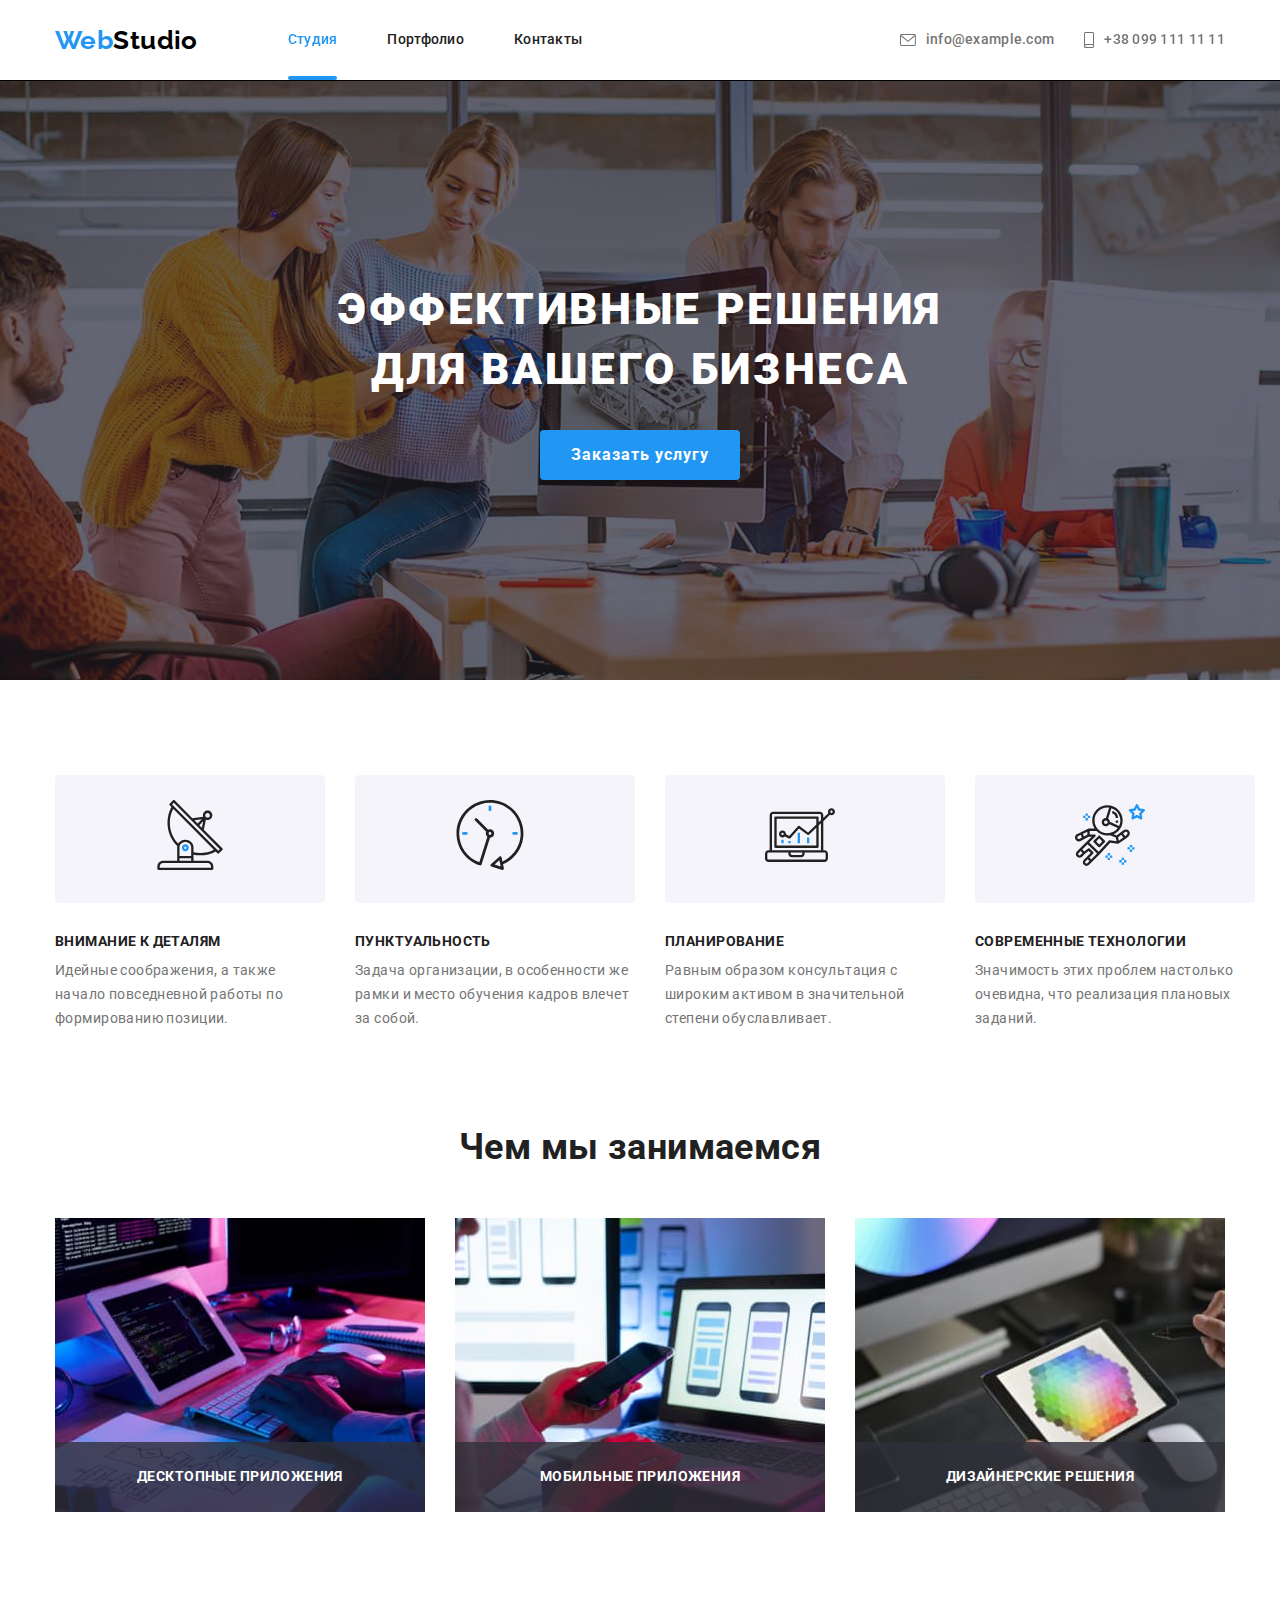
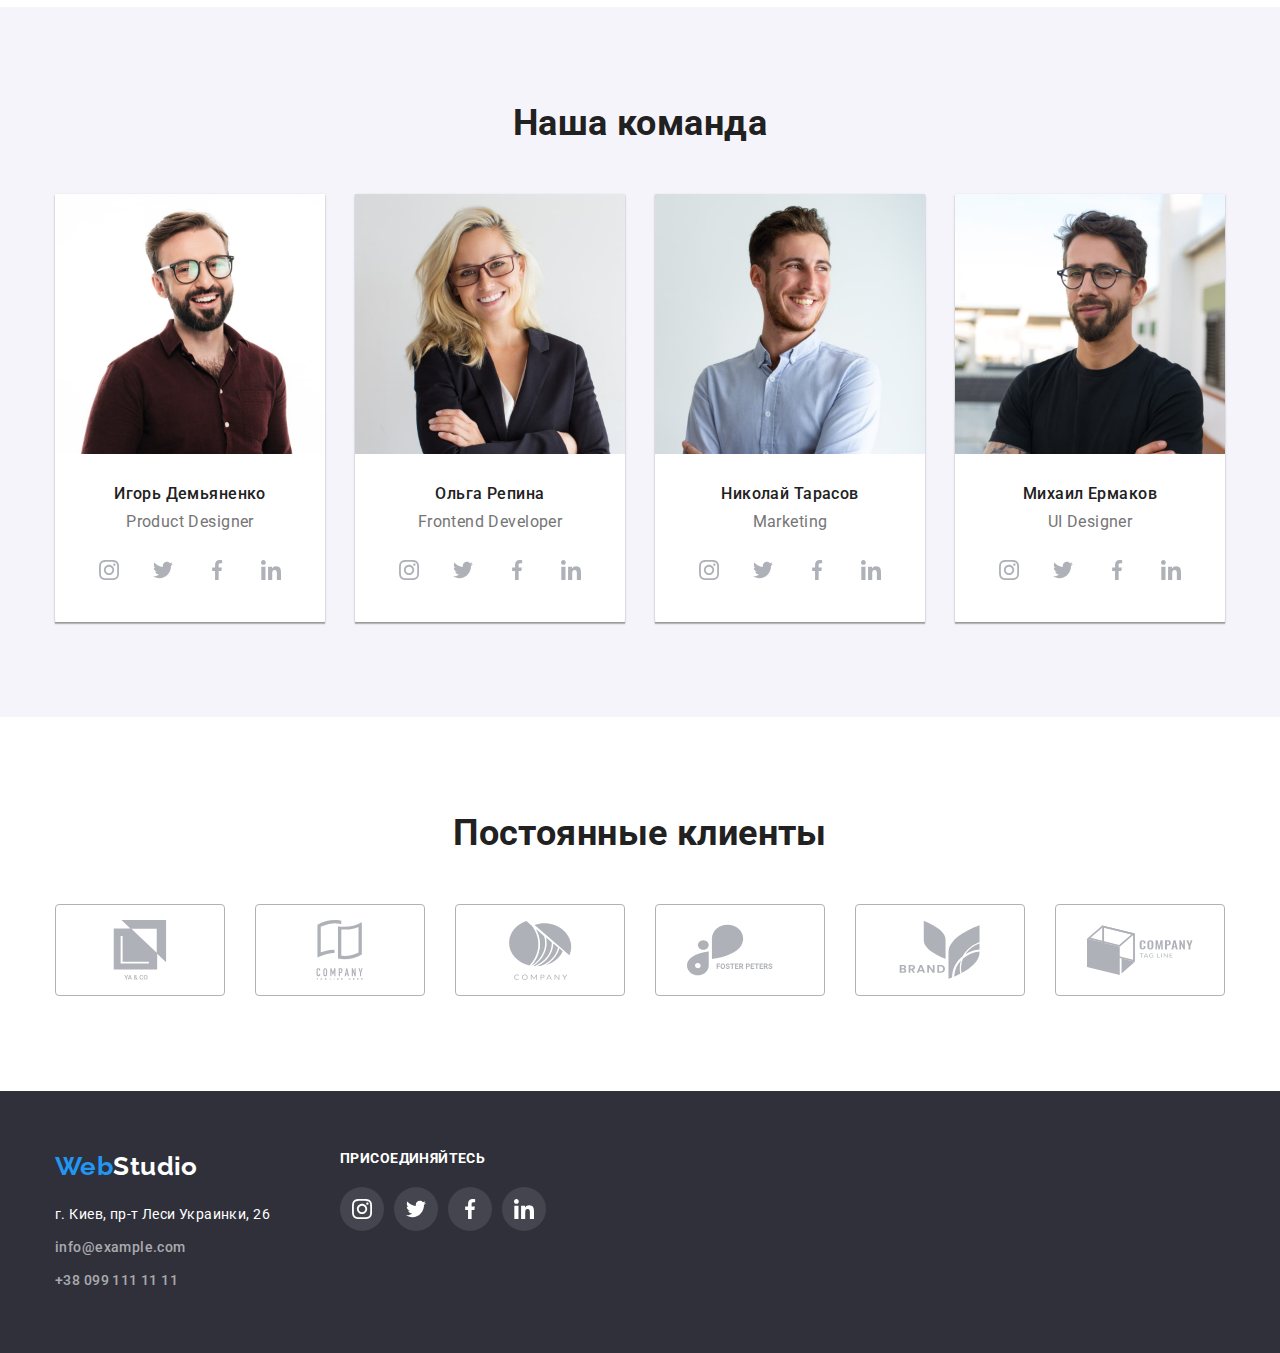
==== commit 7d82a2af: "change" ====
--- a/index.html
+++ b/index.html
@@ -60,7 +60,7 @@
             <h1 class='hero-title'>
                 Эффективные решения для вашего бизнеса
             </h1>
-            <button type="button" class='hero-button' data-modal-open>Заказать услугу</button>
+            <button type="button" class='hero-button' id='one' data-modal-open>Заказать услугу</button>
             </div>
         </section>
 
@@ -445,7 +445,7 @@
         <div class="modal">
             <button type="button" class="modal-btn" data-modal-close>
                 <svg class="modal-close-icon" width="18" height="18">
-                    <use href="./img/sprite.svg#icon-close"></use>
+                    <use href="./images/sprite3.svg#icon-close"></use>
                 </svg>
             </button>
         </div>
--- a/css/style.css
+++ b/css/style.css
@@ -394,6 +394,9 @@
 
   width: 100%;
   height: 70px;
+  text-transform: uppercase;
+  padding: 27px 0;
+  text-align: center;
 }
 /*.ourwork-item:not(:last-child) {
   margin-right: 30px;
@@ -607,25 +610,31 @@
   overflow: hidden;
 }
 
+.portfolio-overlay {
+  display: flex;
+  position: absolute;
+  left: 0;
+  bottom: 0;
+
+  background-color: rgba(33, 150, 243, 0.9);
+  width: 100%;
+  height: 100%;
+
+  transform: translateY(100%);
+  opacity: 0;
+  transition: transform 250ms cubic-bezier(0.4, 0, 0.2, 1),
+    opacity 250ms cubic-bezier(0.4, 0, 0.2, 1);
+}
+
 .overlay-text {
   font-size: 18px;
   line-height: 1.56;
   color: #ffffff;
-}
-
-.portfolio-overlay {
-  position: absolute;
-  left: 0;
-  bottom: 0;
-
-  background-color: rgba(33, 150, 243, 0.9);
-  width: 100%;
-  height: 100%;
-
-  transform: translateY(100%);
-  opacity: 0;
-  transition: transform 250ms cubic-bezier(0.4, 0, 0.2, 1),
-    opacity 250ms cubic-bezier(0.4, 0, 0.2, 1);
+
+  display: flex;
+  align-items: center;
+
+  padding: 0 24px;
 }
 
 .portfolio-item:hover .portfolio-overlay {
@@ -733,7 +742,7 @@
 .social-footer-link:focus {
   background-color: var(--accent-color);
 }
-
+/*-------------------------------------------------------Modal-----------------------------------------------------*/
 .backdrop {
   width: 100vw;
   height: 100vh;
@@ -746,7 +755,7 @@
 }
 
 .backdrop.is-hidden .modal {
-  transform: rotate(180deg);
+  /*transform: rotate(180deg);*/
   transition: transform 500ms linear;
 }
 
@@ -769,8 +778,8 @@
   height: 30px;
   border-radius: 50%;
   position: absolute;
-  top: 10px;
-  right: 10px;
+  top: 8px;
+  right: 8px;
   display: flex;
   align-items: center;
   justify-content: center;
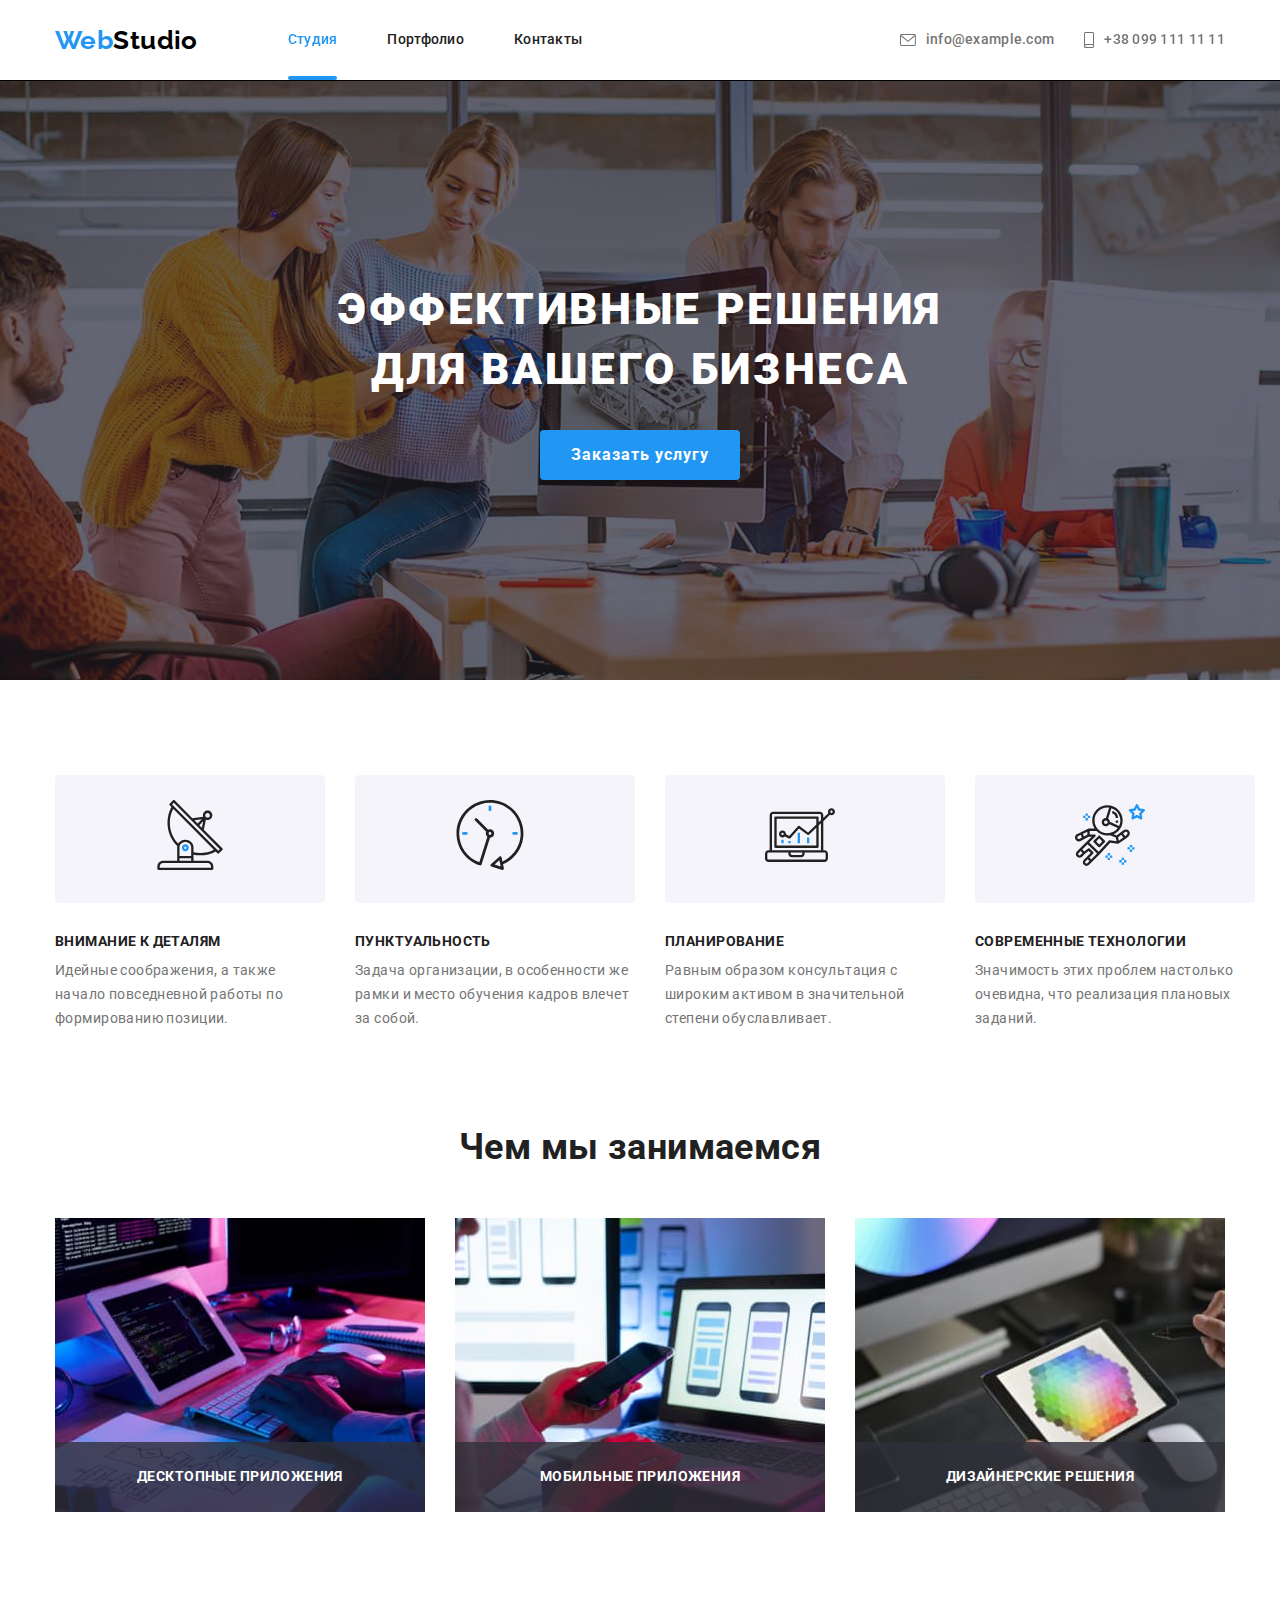
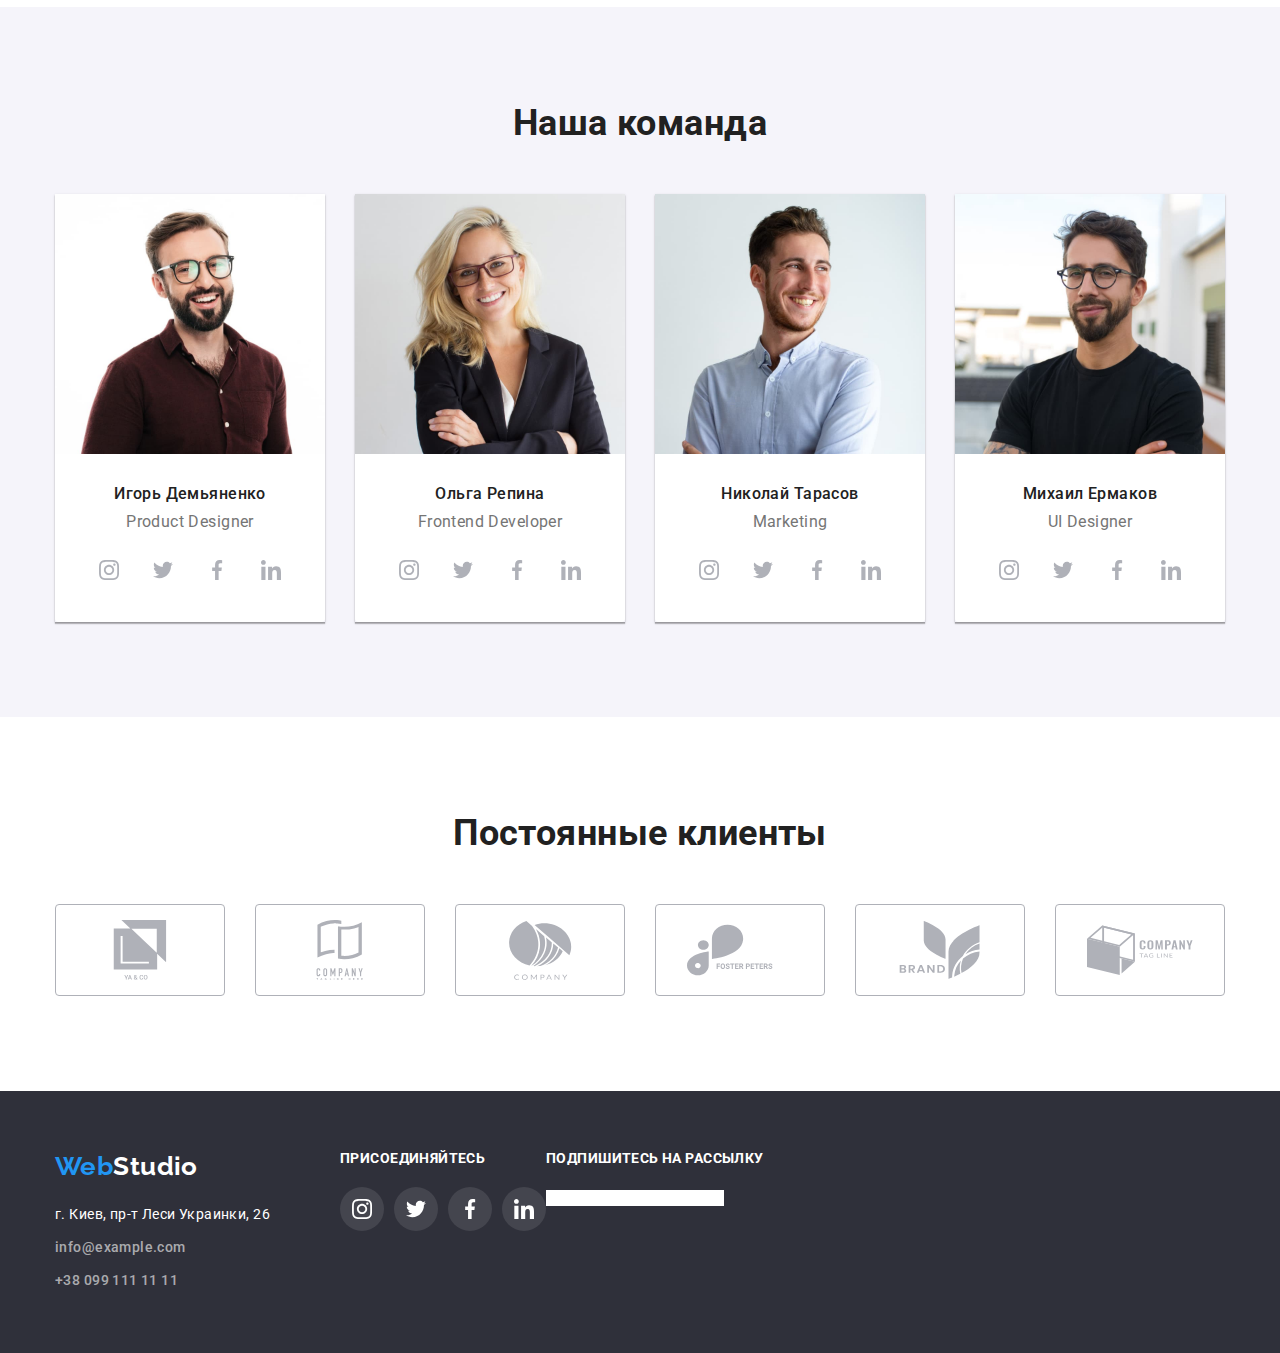
==== commit 887718d3: "change" ====
--- a/index.html
+++ b/index.html
@@ -404,7 +404,7 @@
             </ul>
             </address>
         </div>
-        <div class="left-container">
+        <div class="center-container">
             <h3 class="footer-title">Присоединяйтесь</h3>
             <ul class="footer-social social-list">
                 <li class="social-item">
@@ -437,6 +437,13 @@
                 </li>
             </ul>
         </div>
+        <div class='left-container'>
+            <h3 class='footer-title'>
+                Подпишитесь на рассылку
+            </h3>
+            <input>
+        </div>
+
         </div>
         
 
--- a/css/style.css
+++ b/css/style.css
@@ -681,7 +681,7 @@
   display: flex;
 }
 
-.left-container {
+.center-container {
   margin-left: 70px;
 }
 
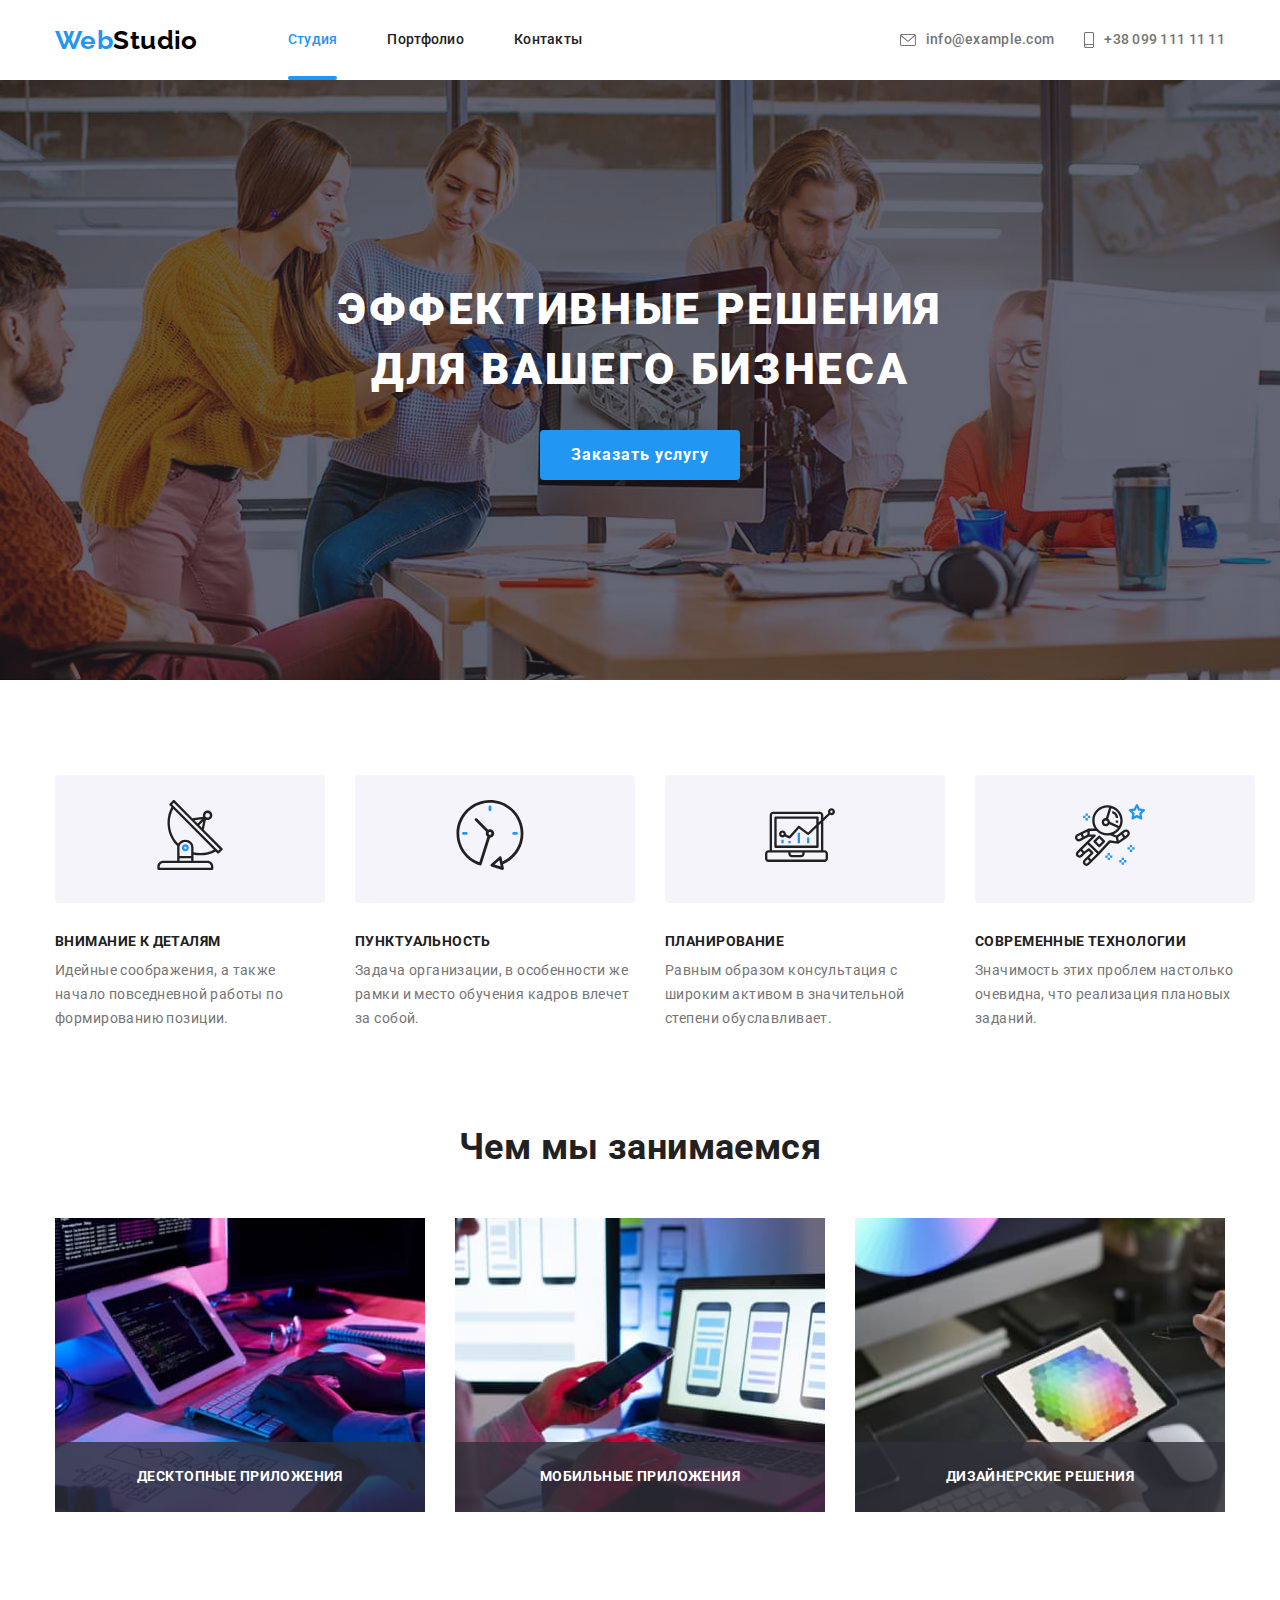
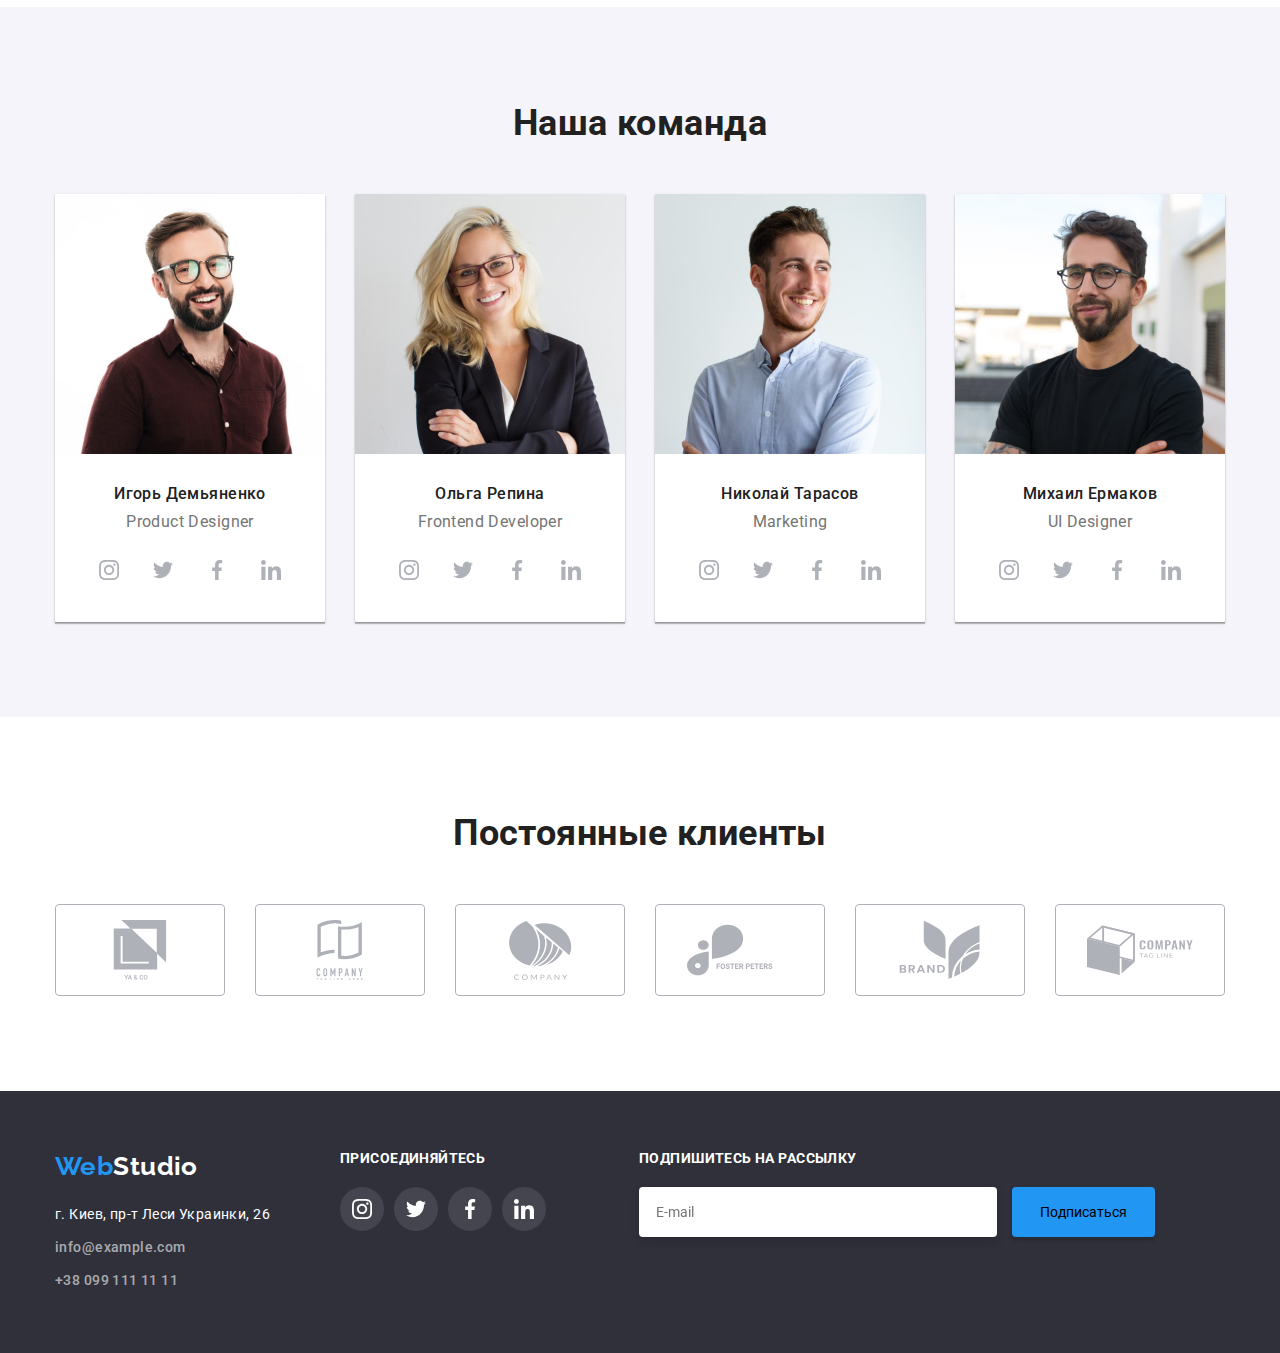
==== commit 736384bc: "change" ====
--- a/index.html
+++ b/index.html
@@ -441,7 +441,13 @@
             <h3 class='footer-title'>
                 Подпишитесь на рассылку
             </h3>
-            <input>
+            
+            <div class="form-mailing">
+                <label for="mail"></label>
+                <input type="email" name="mail" id="mail" placeholder="E-mail" />
+
+                <button type="submit">Подписаться</button>
+            </div>
         </div>
 
         </div>
@@ -455,6 +461,37 @@
                     <use href="./images/sprite3.svg#icon-close"></use>
                 </svg>
             </button>
+
+            <h2>
+                <form>
+                    <div class="form-field">
+                        <label for="name">Имя</label>
+                        <input type="text" name="name" id="name" placeholder="Иван Иваныч" autofocus />
+                    </div>
+                    
+                    <div class="form-field">
+                        <label for="tel">Телефон</label>
+                        <input type="tel" name="tel" id="tel" placeholder="+30**-000-00-00" />
+                    </div>
+                    
+                    <div class="form-field">
+                        <label for="mail">Почта</label>
+                        <input type="email" name="mail" id="mail" placeholder="my@mail.com" />
+                    </div>
+                    <div class="form-field">
+                        <label for="comment">Оставьте коментарий</label>
+                        <textarea class="comment" name="comment" id="comment" rows="8" placeholder="Уточните детали доклада"></textarea>
+                    </div>
+                    
+                    <div class="form-field">
+                        <input type="checkbox" name="policy" id="policy" />
+                        <label for="policy">Соглашаюсь на всё, за еду</label>
+                    </div>
+                    
+                    <button type="submit">Оставить заявку</button>
+                </form>
+            </h2>
+
         </div>
     </div>
     
--- a/css/style.css
+++ b/css/style.css
@@ -154,7 +154,6 @@
 
   width: 100%;
   min-height: 80px;
-  outline: 1px black solid;
 
   z-index: 15;
 }
@@ -742,6 +741,36 @@
 .social-footer-link:focus {
   background-color: var(--accent-color);
 }
+
+.left-container {
+  margin-left: 93px;
+}
+
+.form-mailing input {
+  width: 358px;
+  height: 50px;
+
+  border: 1px solid rgba(255, 255, 255, 0.3);
+  box-sizing: border-box;
+  filter: drop-shadow(0px 4px 4px rgba(0, 0, 0, 0.15));
+  border-radius: 4px;
+
+  padding-left: 16px;
+}
+
+.form-mailing button {
+  height: 50px;
+  left: 1185px;
+  top: 2787px;
+
+  background: #2196f3;
+  box-shadow: 0px 4px 4px rgba(0, 0, 0, 0.15);
+  border-radius: 4px;
+
+  margin-left: 12px;
+  padding: 12px 28px;
+}
+
 /*-------------------------------------------------------Modal-----------------------------------------------------*/
 .backdrop {
   width: 100vw;
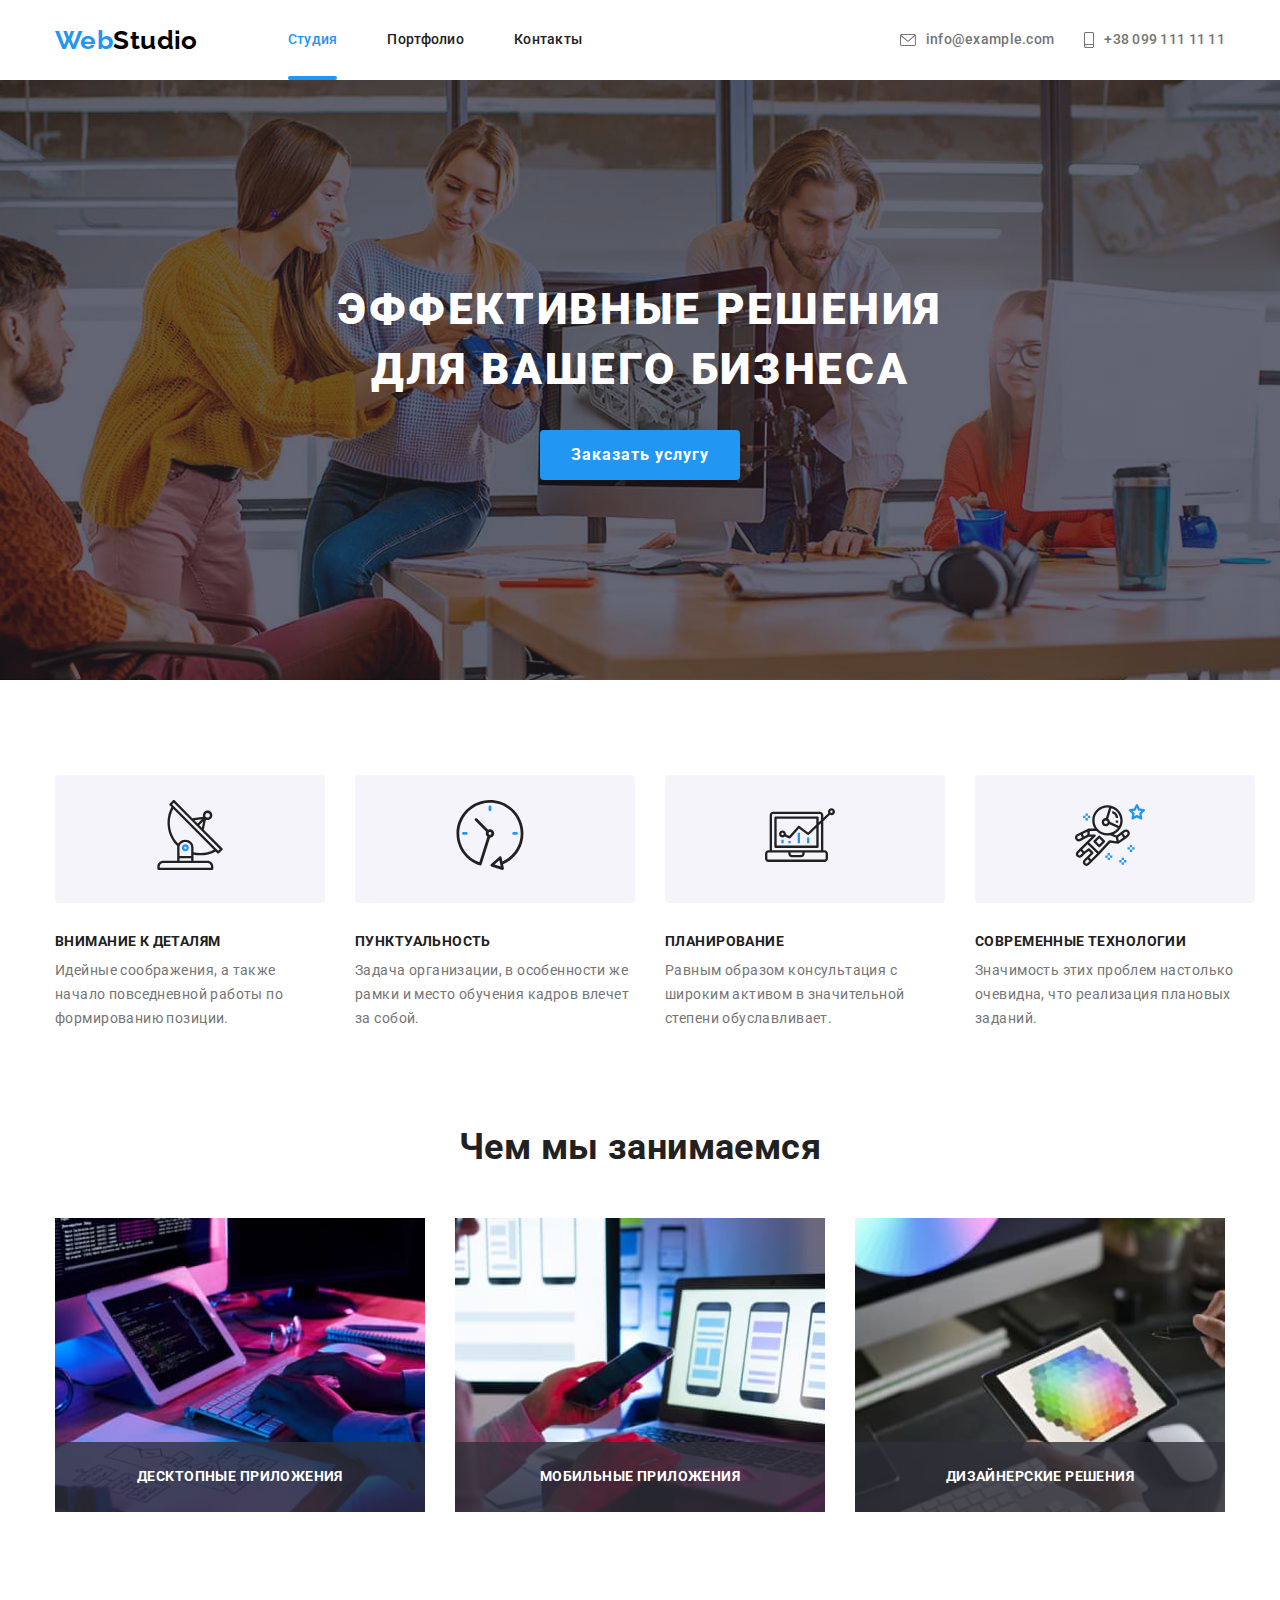
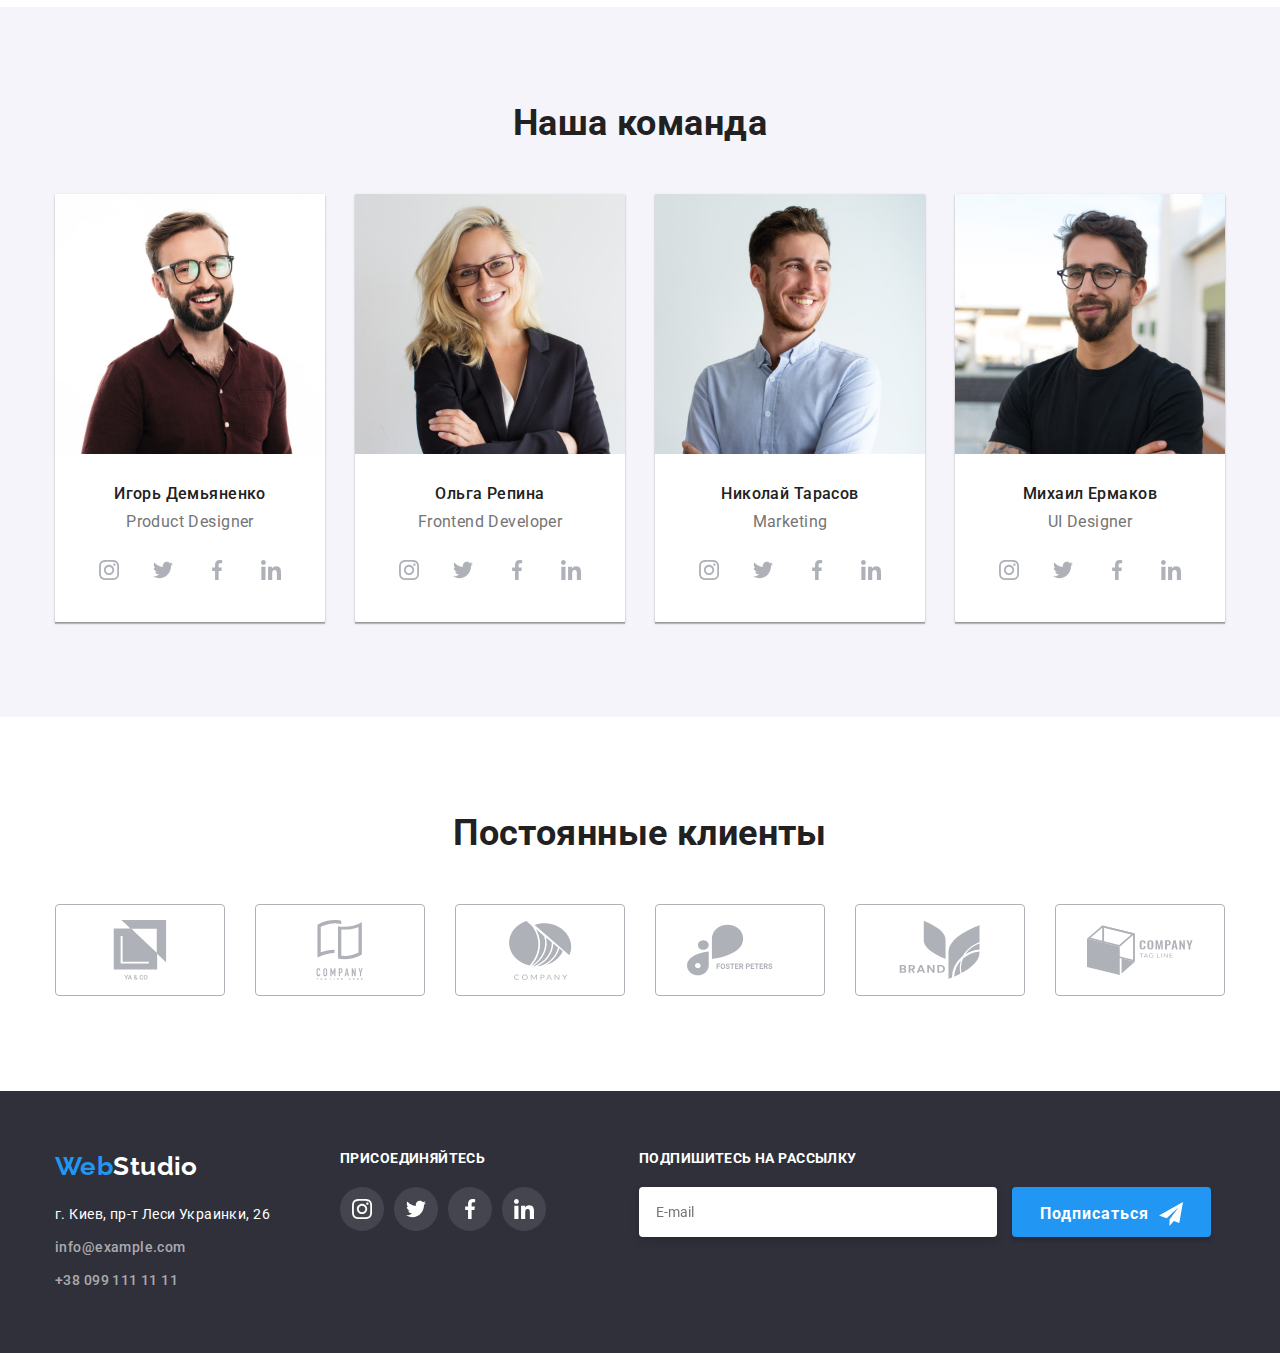
==== commit 1c9de027: "change" ====
--- a/index.html
+++ b/index.html
@@ -446,7 +446,15 @@
                 <label for="mail"></label>
                 <input type="email" name="mail" id="mail" placeholder="E-mail" />
 
-                <button type="submit">Подписаться</button>
+                <button type="submit" class='button-submit'>
+                <div class='wrapper-button'>
+                        <span>Подписаться</span>
+                    <svg class="mailing-icon" width="24" height="24">
+                        <use href="./images/sprite5.svg#icon-send"></use>
+                    </svg>
+                </div>
+                    
+                </button>
             </div>
         </div>
 
@@ -461,36 +469,60 @@
                     <use href="./images/sprite3.svg#icon-close"></use>
                 </svg>
             </button>
-
-            <h2>
-                <form>
-                    <div class="form-field">
-                        <label for="name">Имя</label>
-                        <input type="text" name="name" id="name" placeholder="Иван Иваныч" autofocus />
-                    </div>
+            
+            <form>
+                <p class="form-title">
+                    Оставьте свои данные, мы вам перезвоним
+                </p>
+                <div class="form-field">
+                    <label for="name">Имя</label>
+                    <span class='modal-wrapper'>
+                        <input class='form-input' type="text" name="name" id="name" minlength="2"
+                pattern="[a-zA-Zа-яёА-ЯЁ]+"
+                title="Имя должно содержать символы кириллицы или латиницы"
+                required
+                autofocus />                   
+                        <svg class="modal-icon" width="18" height="18">
+                            <use href="./images/sprite4.svg#icon-person"></use>
+                        </svg>
+                    </span>
+                </div>
+                   
+                <div class="form-field">
+                    <label for="tel">Телефон</label>
+                    <span class='modal-wrapper'>
+                        <input class='form-input' type="tel" name="tel" id="tel" title="099-000-00-00"
+                pattern="[0-9]{3}-[0-9]{3}-[0-9]{2}-[0-9]{2}"
+                required/>
+                        <svg class="modal-icon" width="18" height="18">
+                            <use href="./images/sprite4.svg#icon-phone"></use>
+                        </svg>
+                    </span>
+                </div>
                     
-                    <div class="form-field">
-                        <label for="tel">Телефон</label>
-                        <input type="tel" name="tel" id="tel" placeholder="+30**-000-00-00" />
-                    </div>
+                <div class="form-field">
+                    <label for="mail">Почта</label>
+                    <span class='modal-wrapper'>
+                        <input class='form-input' type="email" name="mail" id="mail" required/>
+                        <svg class="modal-icon" width="18" height="18">
+                            <use href="./images/sprite4.svg#icon-email"></use>
+                        </svg>
+                    </span>
+                </div>
+
+                <div class="form-field">
+                    <label for="comment">Комментарий</label>
                     
-                    <div class="form-field">
-                        <label for="mail">Почта</label>
-                        <input type="email" name="mail" id="mail" placeholder="my@mail.com" />
-                    </div>
-                    <div class="form-field">
-                        <label for="comment">Оставьте коментарий</label>
-                        <textarea class="comment" name="comment" id="comment" rows="8" placeholder="Уточните детали доклада"></textarea>
-                    </div>
+                    <textarea class='form-comment' name="comment" id="comment" placeholder="Введите текст"></textarea>
                     
-                    <div class="form-field">
-                        <input type="checkbox" name="policy" id="policy" />
-                        <label for="policy">Соглашаюсь на всё, за еду</label>
-                    </div>
+                </div>
                     
-                    <button type="submit">Оставить заявку</button>
-                </form>
-            </h2>
+                <input type="checkbox" id="accept-policy" class="modal-checkbox visually-hidden" />
+                <label for="accept-policy" class="modal-form-checkbox-label">Соглашаюсь с рассылкой и принимаю&nbsp;
+                    <a href="#" class="accept-policy-link"> Условия договора</a></label>
+
+                <button class='modal-btn-submit' type="submit">Отправить</button>
+            </form>
 
         </div>
     </div>
--- a/css/style.css
+++ b/css/style.css
@@ -756,12 +756,19 @@
   border-radius: 4px;
 
   padding-left: 16px;
+
+  vertical-align: middle;
+
+  transform: border 250ms cubic-bezier(0.4, 0, 0.2, 1);
+}
+
+.form-mailing input:hover,
+.form-mailing input:focus {
+  border: 2px solid var(--accent-color);
 }
 
 .form-mailing button {
   height: 50px;
-  left: 1185px;
-  top: 2787px;
 
   background: #2196f3;
   box-shadow: 0px 4px 4px rgba(0, 0, 0, 0.15);
@@ -769,8 +776,35 @@
 
   margin-left: 12px;
   padding: 12px 28px;
-}
-
+
+  font-weight: 700;
+  font-size: 16px;
+  line-height: 1.87;
+  /* identical to box height, or 187% */
+  letter-spacing: 0.06em;
+
+  color: #ffffff;
+
+  vertical-align: middle;
+
+  transform: background-color 250ms cubic-bezier(0.4, 0, 0.2, 1);
+}
+
+.wrapper-button {
+  display: flex;
+  align-items: center;
+  justify-content: center;
+}
+
+.form-mailing button:hover,
+.form-mailing button:focus {
+  background-color: #188ce8;
+}
+
+.mailing-icon {
+  margin-left: 10px;
+  fill: #ffffff;
+}
 /*-------------------------------------------------------Modal-----------------------------------------------------*/
 .backdrop {
   width: 100vw;
@@ -798,6 +832,109 @@
   left: 50%;
   transform: translate(-50%, -50%) rotate(0deg);
   transition: transform 500ms linear;
+
+  padding: 40px;
+}
+
+.form-title {
+  font-weight: 700;
+  font-size: 20px;
+  line-height: 1.15;
+  text-align: center;
+  color: #000000;
+
+  margin-bottom: 12px;
+}
+
+.form-field {
+  display: flex;
+  flex-direction: column;
+}
+
+.form-field:not(:last-child) {
+  margin-bottom: 10px;
+}
+
+.form-field textarea {
+  border: 1px solid rgba(33, 33, 33, 0.2);
+  box-sizing: border-box;
+  border-radius: 4px;
+}
+
+.form-input {
+  height: 40px;
+  padding-left: 42px;
+
+  width: 100%;
+}
+
+.form-comment {
+  height: 120px;
+  padding-top: 12px;
+  padding-left: 16px;
+}
+
+.form-field label {
+  font-size: 12px;
+  line-height: 1.16;
+
+  letter-spacing: 0.01em;
+
+  margin-bottom: 4px;
+}
+
+textarea {
+  resize: none;
+}
+
+textarea::placeholder {
+  font-size: 12px;
+  line-height: 1.67;
+  letter-spacing: 0.01em;
+
+  color: rgba(117, 117, 117, 0.5);
+}
+
+.form-field textarea {
+  margin-bottom: 20px;
+}
+
+.form-field textarea::placeholder:focus,
+.form-field textarea::placeholder:hover {
+  color: transparent;
+}
+
+.modal-wrapper {
+  position: relative;
+
+  border: 1px solid rgba(33, 33, 33, 0.2);
+  box-sizing: border-box;
+  border-radius: 4px;
+
+  transform: border 250ms cubic-bezier(0.4, 0, 0.2, 1);
+}
+
+.modal-icon {
+  position: absolute;
+
+  left: 12px;
+  top: 50%;
+  transform: translateY(-50%);
+}
+
+.modal-wrapper input:focus,
+.modal-wrapper input:hover {
+  border: 1px solid #2196f3;
+}
+
+.modal-wrapper input:focus + .modal-icon,
+.modal-wrapper input:hover + .modal-icon {
+  fill: var(--accent-color);
+}
+
+.form-field textarea:focus,
+.form-field textarea:hover {
+  border: 1px solid #2196f3;
 }
 
 .modal-btn {
@@ -812,6 +949,21 @@
   display: flex;
   align-items: center;
   justify-content: center;
+  transform: border-color 250ms cubic-bezier(0.4, 0, 0.2, 1);
+}
+
+.modal-close-icon {
+  transform: fill 250ms cubic-bezier(0.4, 0, 0.2, 1);
+}
+
+.modal-btn:hover,
+.modal-btn:focus {
+  border-color: var(--accent-color);
+}
+
+.modal-btn:hover .modal-close-icon,
+.modal-btn:focus .modal-close-icon {
+  fill: var(--accent-color);
 }
 
 .backdrop.is-hidden {
@@ -819,3 +971,73 @@
   opacity: 0;
   pointer-events: none;
 }
+
+.modal-form-checkbox-label {
+  display: flex;
+  align-items: center;
+  justify-content: center;
+
+  font-size: 12px;
+  margin-bottom: 20px;
+}
+
+.modal-form-checkbox-label::before {
+  display: block;
+  content: "";
+  width: 18px;
+  height: 18px;
+  margin-right: 6px;
+
+  border: 1px solid #212121;
+  cursor: pointer;
+}
+
+.modal-checkbox:checked + .modal-form-checkbox-label::before {
+  background-image: linear-gradient(var(--accent-color), var(--accent-color)),
+    url(../images/sprite6.svg#icon-check);
+  background-repeat: no-repeat;
+  background-size: cover;
+  background-position: center;
+}
+
+.modal-checkbox:focus + .modal-form-checkbox-label::before,
+.modal-checkbox:hover + .modal-form-checkbox-label::before {
+  border-color: #2196f3;
+  border-radius: 2px;
+}
+
+.accept-policy-link {
+  font-size: 14px;
+  line-height: 1.71;
+
+  text-decoration-line: underline;
+
+  color: #2196f3;
+}
+
+.modal-btn-submit {
+  display: block;
+  margin: 0 auto;
+  height: 50px;
+
+  background: var(--accent-color);
+  box-shadow: 0px 4px 4px rgba(0, 0, 0, 0.15);
+  border-radius: 4px;
+
+  padding: 10px 55px;
+
+  font-weight: 700;
+  font-size: 16px;
+  line-height: 1.87;
+  letter-spacing: 0.06em;
+
+  color: #ffffff;
+  cursor: pointer;
+
+  transform: background-color 250ms cubic-bezier(0.4, 0, 0.2, 1);
+}
+
+.modal-btn-submit:hover,
+.modal-btn-submit:focus {
+  background-color: #188ce8;
+}
